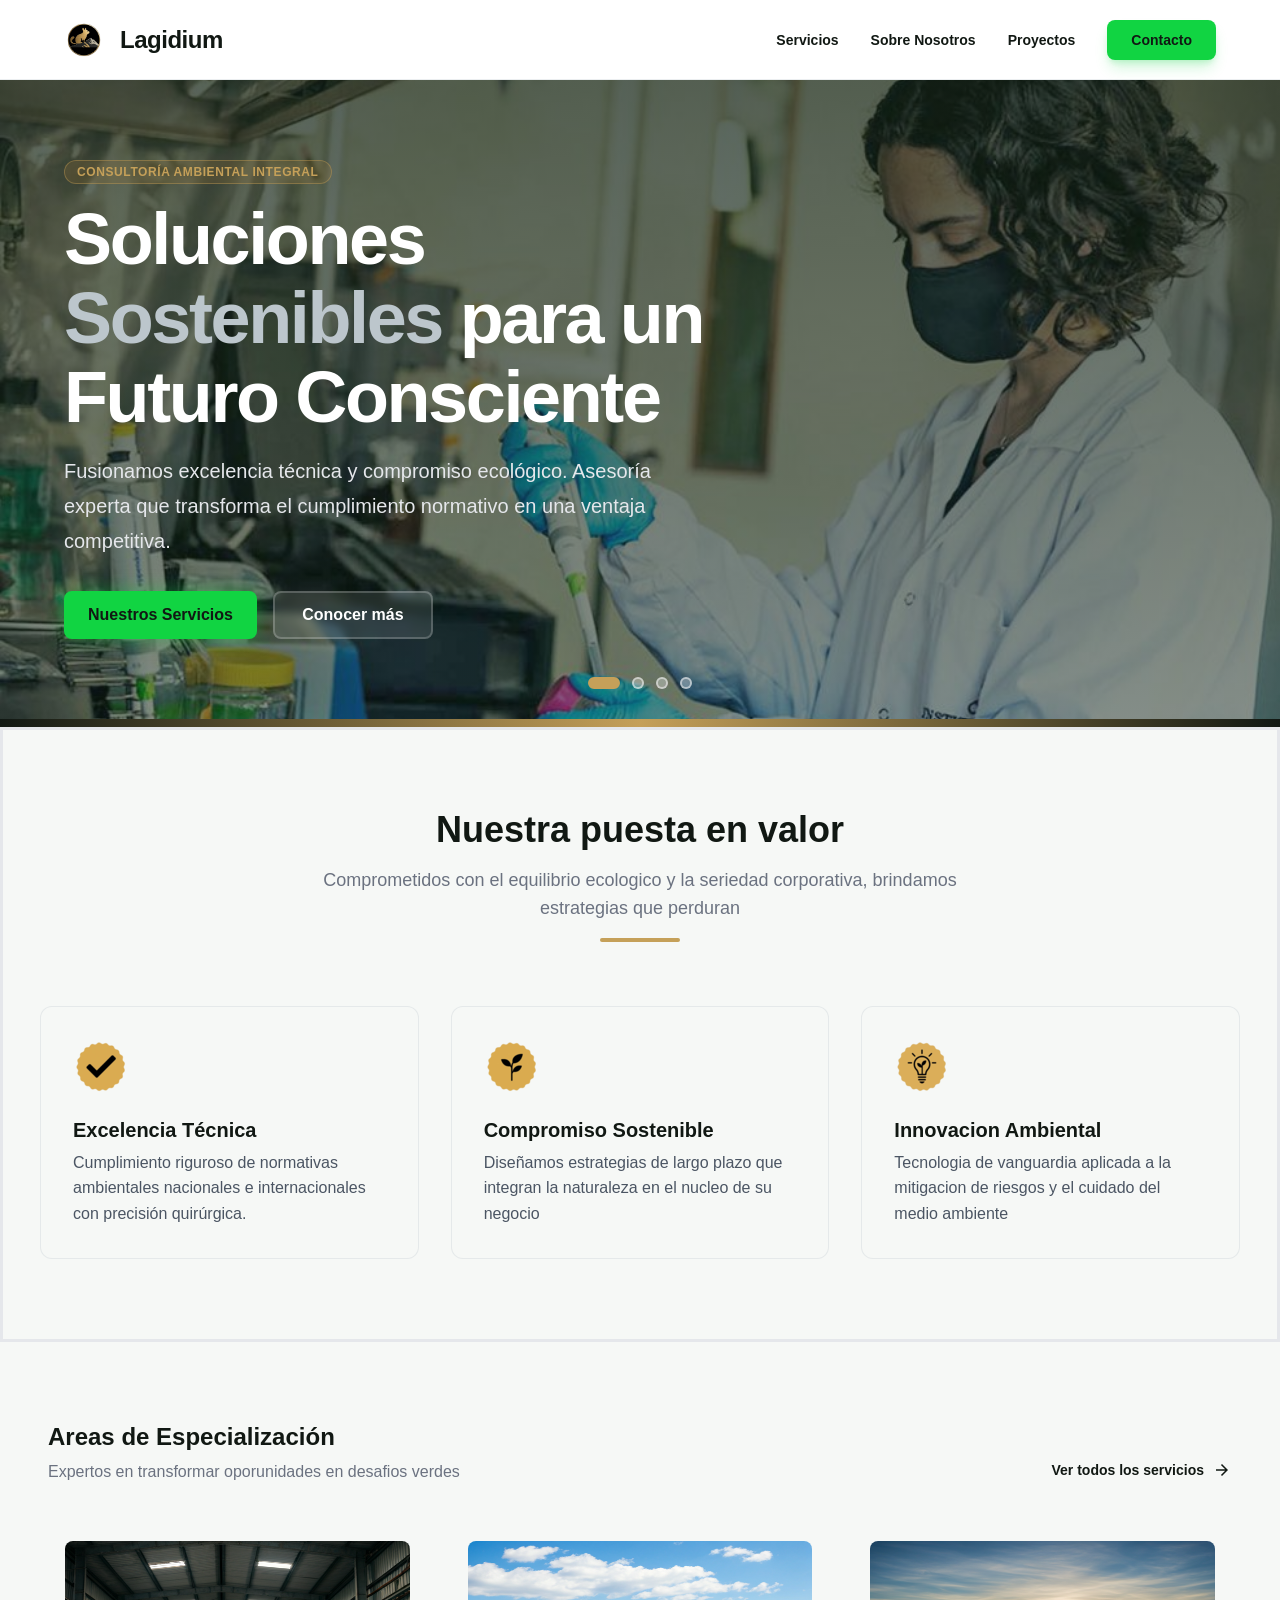
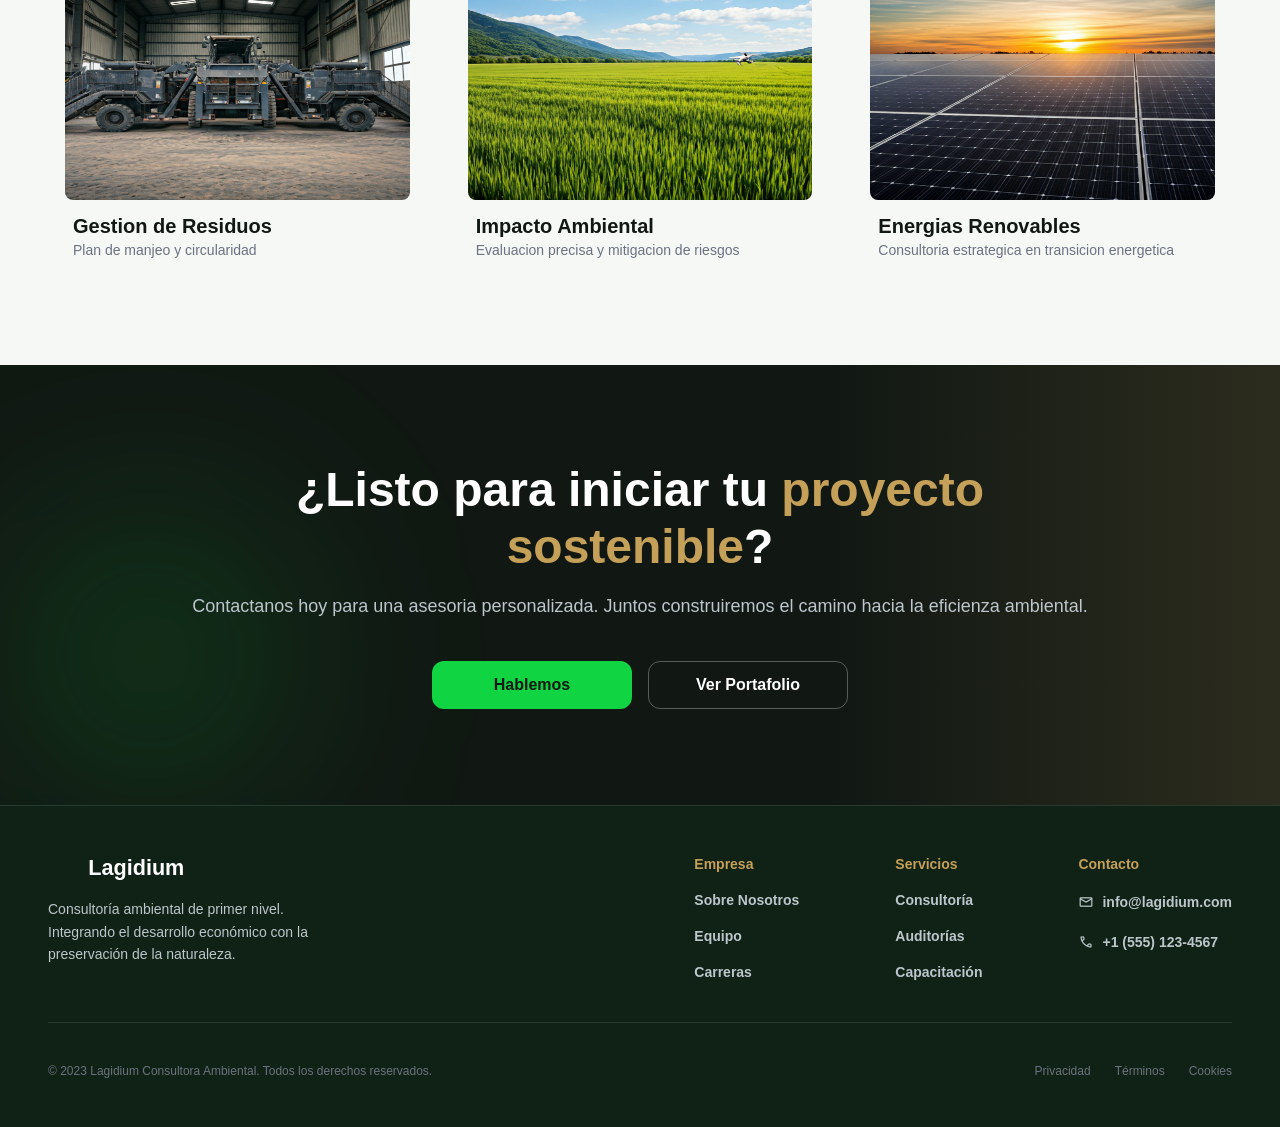
==== index.html @ f79fbef7 "First commit web page" ====
<!DOCTYPE html>

<html lang="es">
    <head>
        <meta charset="UTF-8">
        <meta name="viewport" content="width=device-width, initial-scale=1.0">
        <title>Lagidium</title>
        <meta name="description" content="Consultora ambiental, ofrecemos servicios ambientales de exelencia tecnica para Mineria, industria, agro">
        <link rel="stylesheet" href="styles.css">
        <script src="script.js" defer></script>
        <link href="https://fonts.googleapis.com/css2?family=Material+Symbols+Outlined" rel="stylesheet"/>
    </head>

    <body>

        <header class="header">
            <div class="header-container">
                <div class="logo">
                    <img class="logo-icon" src="./Logo1.png" alt="">
                    <a href="index.html"><h2 class="logo-text">Lagidium</h2></a>
                </div>    
                <nav>
                    <div class="div-nav">
                        <!-- <div class="div-nav"> -->
                        <a class="nav-link" href="servicios.html">Servicios</a>
                        <a class="nav-link" href="#">Sobre Nosotros</a>
                        <a class="nav-link" href="#">Proyectos</a>
                        <!-- </div> -->
                    </div>
                    <button class="button-contacto">
                        <span>Contacto</span>
                    </div> 
                </nav>
            </div>
        </header>
        <!-- Hero Section -->
        <main>
            <section class="Hero">
                <!-- Fondos -->
                <div class="carousel-container" id="carousel">
                    <div class="carousel-slide active" style="background-image: url('Slider/20220212cientificatrabajogzaconicetg-1311733.jpg');"></div>
                    <!-- Slide 2 -->
                    <div class="carousel-slide" style="background-image: url('Slider/Arqueologos-en-mineria-1-1-scaled.webp');"></div>
                    <!-- Slide 3 -->
                    <div class="carousel-slide" style="background-image: url('Slider/biologo-femenino-feliz-brazos-cruzados-pie-vivero-plantas-mirando-camara_637285-1606.avif');"></div>
                    <!-- Slide 4 -->
                    <div class="carousel-slide" style="background-image: url('Slider/premium_photo-1661421738895-a2ac9dd808ea.jpg');"></div>
                </div>

               <div class="hero-content">
               <div>
                    <!-- Badge -->
                    <div class="hero-badge">Consultoría Ambiental Integral</div>
                    
                    <!-- Título -->
                    <h1 class="hero-title">
                        Soluciones <span class="highlight">Sostenibles</span> 
                        para un Futuro Consciente
                    </h1>
                    
                    <!-- Descripción -->
                    <p class="hero-description">
                        Fusionamos excelencia técnica y compromiso ecológico. 
                        Asesoría experta que transforma el cumplimiento normativo 
                        en una ventaja competitiva.
                    </p>
                </div>
                
                <!-- Botones -->
                <div class="hero-buttons">
                    <a href="#" class="btn-hero-primary">
                        <span class="material-symbols-outlined"></span>Nuestros Servicios
                    </a>
                    <a href="#" class="btn-hero-secondary">
                        Conocer más
                    </a>
                </div>

                 <!-- Indicadores -->
                <div class="carousel-indicators">
                    <div class="indicator active" data-slide="0"></div>
                    <div class="indicator" data-slide="1"></div>
                    <div class="indicator" data-slide="2"></div>
                    <div class="indicator" data-slide="3"></div>
                </div>
            </section>
            <!-- Línea decorativa -->
            <div class="decorative-line"></div>
            
             <!-- Info Box -->
            <section class="infobox-container">
                <div class="infobox-content">
                    <header class="headerfeature-containter">
                        <h2>Nuestra puesta en valor</h2>
                        <p>Comprometidos con el equilibrio ecologico y la seriedad corporativa, 
                            brindamos estrategias que perduran
                        </p>
                        <div class="headerfeature-divider"></div>
                    </header>

                    <div class="feature-grid">
                        <article class="feature-card">
                            <div class="feature-icon">
                                <img class="icon-card" src="./verificado.png" alt="">
                            </div>
                            <div class="feature-content">
                                <h3>Excelencia Técnica</h3>
                                <p>
                                    Cumplimiento riguroso de normativas ambientales nacionales
                                    e internacionales con precisión quirúrgica.
                                </p>
                            </div>
                        </article>

                        <article class='feature-card'>
                            <div class="feature-icon">
                                <img class="icon-card" src="./ambiente.png" alt="">
                            </div>
                            <div class="feature-content">
                                <h3>Compromiso Sostenible</h3>
                                <p>Diseñamos estrategias de largo plazo que integran la naturaleza en el nucleo de su negocio</p>
                            </div>
                        </article>

                        <article class="feature-card">
                            <div class="feature-icon">
                                <img class="icon-card" src="./innovacion.png" alt="">
                            </div>
                            <div class="feature-content">
                                <h3>Innovacion Ambiental</h3>
                                <p>Tecnologia de vanguardia aplicada a la mitigacion de riesgos y el cuidado del medio ambiente</p>
                            </div>    
                        </article>
                    </div>

                </div>        
            </section>

            <section class="Especialización-container">
                <div class="esp-container">
                    <header class="header-esp-container">
                        <div class="title-content">
                            <h2>Areas de Especialización</h2>
                            <p>Expertos en transformar oporunidades en desafios verdes</p>
                        </div>
                        <a class="especializacion-servicios" href="servicios.html">Ver todos los servicios <span class="material-symbols-outlined">arrow_forward</span></a>
                    </header>

                    <div class="especializacion-grid">
                        <article class="grid-item1">
                            <div class="content-img-1">
                                <img src="./Mineria.png" alt="Mineria">
                            </div>
                                <div class="text-content">
                                    <h3>Gestion de Residuos</h3>
                                    <p>Plan de manjeo y circularidad</p>
                                </div>
                        </article>

                        <article class="grid-item2">
                                <div class="content-img-2">
                                    <img src="./innovacion2.png" alt="Mineria">
                                </div>
                                <div class="text-content2">
                                    <h3>Impacto Ambiental</h3>
                                    <p>Evaluacion precisa y mitigacion de riesgos</p>
                                </div>
                        </article>

                        <article class="grid-item3">
                                <div class="content-img-3">
                                    <img src="sustentabilidad.png" alt="Mineria">
                                </div>
                                <div class="text-content3">
                                    <h3>Energias Renovables</h3>
                                    <p>Consultoria estrategica en transicion energetica</p>
                                </div>
                        </article>
                    </div>

                </div>
            </section>

            <section class="contact-conteiner">
                <div class="contact-rigth-side"></div>
                <div class="contact-left-side"></div>
                <div class="contact-container">
                    <div class="contact-paragraph">
                        <h2>¿Listo para iniciar tu <span>proyecto sostenible</span>?</h2>
                        <p>
                            Contactanos hoy para una asesoria personalizada. 
                            Juntos construiremos el camino hacia la eficienza ambiental.
                        </p>
                    </div>
                    <div class="contact-contact">
                        <a href="#">Hablemos</a>
                        <a href="#">Ver Portafolio</a>
                    </div>
                </div>
            </section>

        </main>
        <footer class="footer">
            <div class="footer-container">
              <div class="footer-contact">
                
                <!-- Brand Info -->
                <div class="footer-paragraph">
                  <div class="footer-paragraph-container">
                    <div>
                        <img class="logo-icon-white" src="./Logo_blanco.png" alt="">
                    </div>
                    <span>Lagidium</span>
                  </div>
          
                  <p class="paragraph-secundary">
                    Consultoría ambiental de primer nivel. Integrando el desarrollo económico con la preservación de la naturaleza.
                  </p>
                </div>
          
                <!-- Links -->
                <div class="footer-contact-container">
                  
                  <div class="footer-empresa">
                    <h4>Empresa</h4>
                    <a href="#">Sobre Nosotros</a>
                    <a href="#">Equipo</a>
                    <a href="#">Carreras</a>
                  </div>
          
                  <div class="footer-servicios">
                    <h4>Servicios</h4>
                    <a href="#">Consultoría</a>
                    <a href="#">Auditorías</a>
                    <a href="#">Capacitación</a>
                  </div>
          
                  <div class="footer-contacto">
                    <h4>Contacto</h4>
                    <a href="#">
                      <span class="material-symbols-outlined text-base">mail</span>
                      info@lagidium.com
                    </a>
                    <a href="#">
                      <span class="material-symbols-outlined text-base">call</span>
                      +1 (555) 123-4567
                    </a>
                  </div>
          
                </div>
              </div>
          
              <div class="bottom-line"></div>
          
                <div class="footer-end">
                    <p>© 2023 Lagidium Consultora Ambiental. Todos los derechos reservados.</p>
                    <div class="footer-end-container">
                        <a href="#">Privacidad</a>
                        <a href="#">Términos</a>
                        <a href="#">Cookies</a>
                    </div>
                </div>
          
            </div>
          </footer>
    </body>
</html>
---- styles.css ----
/* ========================================
   LAGIDIUM - ESTILOS CSS PERSONALIZADOS
   ======================================== */


/* ===== VARIABLES CSS (Custom Properties) ===== */

:root {
    /*Colores Principales*/
    --color-primary: #11d442;
    --color-secondary-gold: #C5A059;
    --color-secondary-silver: #BCC6CC;
    --color-brand-black: #111813;
    --color-background-light: #f6f8f6;
    --color-background-dark: #102215;

    /*Tipografia*/
    --font-display: 'Public Sans', sans-serif;
    --tw-text-opacity: 1;

    /*Border Radius*/
    --radius-default: 0.25rem;
    --radius-lg: 0.5rem;
    --radius-xl: 0.75rem;
    --radius-full: 9999px;
    
    /* Sombras */
    --shadow-sm: 0 1px 2px 0 rgba(0, 0, 0, 0.05);
    --shadow-xl: 0 20px 25px -5px rgba(0, 0, 0, 0.1);
    --shadow-primary-glow: 0 0 20px rgba(17, 212, 66, 0.4);
}
    /* ===== MODO OSCURO ===== */

.dark {
    --color-text: #ffffff;
    --color-text-secondary: #e5e7eb;
    --color-background: #102215;
    --color-card-bg: rgba(255, 255, 255, 0.05);
    --color-border: rgba(255, 255, 255, 0.1);
}

  /* ===== RESET Y BASE ===== */
* {
    margin:0;
    padding:0;
    box-sizing: border-box;
}

body {
    font-family: var(--font-display);
    background-color: var(--color-background-light);
    color: var(--color-brand-black);
    -webkit-font-smoothing: antialiased;
    -moz-osx-font-smoothing: grayscale;
}

.header {
    /* position: sticky; */
    top: 0;
    z-index: 50;
    width: 100%;
    height: 80px;
    background-color: rgba(255,255,255, 0.95);
    backdrop-filter: blur(10px);
    box-sizing: border-box;
    border-bottom: 1px solid rgba(188, 198, 204, 0.3);
}

.header-container {
    max-width: 1200px;
    height: 100%;
    margin: 0 auto;
    padding: 0 24px; 
    display: flex;
    align-items: center;
    justify-content: space-between;
}

.logo {
    display: flex;
    align-items: center;
    gap: 16px;
}

.logo-icon{
    object-fit: contain;
    height: 40px;
    width: 40px;
    align-items: center;
    justify-content: center;
}

.logo-text{
    font-size: 1.5rem;
    font-weight: 900;
    letter-spacing: -0.02em;
    color: var(--color-brand-black);
}

a {
    text-decoration: none;
}

/* NAVEGACION */
nav {
    display: none;
    justify-content: flex-end;
    align-items: center;
    gap: 2rem;

  }

.div-nav {
    display: flex;
    align-items: center;
    gap: 2rem;
}
  
@media (min-width:768px){
    nav {
        display: flex;
    }
}

.nav-link { 
    position: relative;
    font-size: 0.875rem;
    font-weight: 600;
    color: var(--color-brand-black);
    text-decoration: none;
    transition: color 0.3s ease;
}

.nav-link::after {
    content: '';
    position: absolute;
    bottom: -4px;
    left: 0;
    width: 0;
    height: 2px;
    background-color: var(--color-secondary-gold);
    transition: width 0.3s ease;
}

.nav-link:hover {
    color: var(--color-secondary-gold);
}

.nav-link:hover::after {
    width: 100%;
  }

.button-contacto{
      /* Layout y Tamaño */
      display: flex;                    /* flex */
      min-width: 100px;                 /* min-w-[100px] */
      height: 40px;                     /* h-10 (10 * 4px = 40px) */
      padding-left: 24px;               /* px-6 (6 * 4px = 24px) */
      padding-right: 24px;
      
      /* Alineación */
      align-items: center;              /* items-center */
      justify-content: center;          /* justify-center */
      
      /* Forma y Bordes */
      border-radius: 8px;               /* rounded-lg */
      overflow: hidden;                 /* overflow-hidden */
      border: none;
      
      /* Colores */
      background-color: #11d442;        /* bg-primary */
      color: #111813;                   /* text-brand-black */
      
      /* Tipografía */
      font-size: 0.875rem;              /* text-sm (14px) */
      font-weight: 700;                 /* font-bold */
      
      /* Efectos */
      box-shadow: 0 10px 15px -3px rgba(17, 212, 66, 0.2),
                  0 4px 6px -2px rgba(17, 212, 66, 0.2);
                                        /* shadow-lg shadow-primary/20 */
      
      /* Interacción */
      cursor: pointer;                  /* cursor-pointer */
      transition: background-color 0.3s ease,
                  transform 0.2s ease;  /* transition-colors */
}

.Hero {
    position: relative;
    width: 100%;
    min-height: 600px;
    overflow: hidden;
}

.carousel-container {
    position: absolute;
    top: 0;
    left: 0;
    width: 100%;
    height: 100%;
}

.carousel-slide {
    position: absolute;
    width: 100%;
    height: 100%;
    background-size: cover;
    background-position: center;
    background-repeat: no-repeat;
    transition: opacity 1.5s ease-in-out;
    opacity: 0;
}

.carousel-slide.active {
    opacity: 1;
}

/* Overlay oscuro sobre las imágenes */
.carousel-slide::before {
        content: '';
        position: absolute;
        top: 0;
        left: 0;
        width: 100%;
        height: 100%;
        background: linear-gradient(rgba(16, 34, 21, 0.7) 0%, rgba(16, 34, 21, 0.5) 100%);
    }


.hero-content {
    position: relative;
    z-index: 10;
    display: flex;
    flex-direction: column;
    justify-content: center;
    min-height: 600px;
    padding: 80px 24px;
    max-width: 1200px;
    margin: 0 auto;
    text-align: center;
}

@media (min-width: 768px) {
    .hero-content {
        text-align: left;
    }
}

.hero-badge{
    width: fit-content;
    padding: 4px 12px;
    background-color: rgba(165, 123, 50, 0.2);
    border: 1px solid rgba(197, 160, 89, 0.4);
    color: var(--color-secondary-gold);
    font-size: 0.75rem;
    font-weight: 700;
    text-transform: uppercase;
    letter-spacing: 0.05em;
    border-radius: 9999px;
    backdrop-filter: blur(1px);
    margin-bottom: 16px;
}

.hero-title {
    font-size: 2.5rem;
    font-weight: 900;
    line-height: 1.1;
    letter-spacing: -0.033em;
    color: #ffffff;
    margin-bottom: 16px;
    max-width: 700px;
}

@media (min-width: 768px) {
    .hero-title {
        font-size: 3.75rem;
    }
}

@media (min-width: 1024px) {
    .hero-title {
        font-size: 4.5rem;
    }
}

.hero-title .highlight {
    color: var(--color-secondary-silver);
}

.hero-description {
    font-size: 1.125rem;
    line-height: 1.75;
    color: #e5e7eb;
    margin-bottom: 32px;
    max-width: 600px;
}

@media (min-width: 768px) {
    .hero-description {
        font-size: 1.25rem;
    }
}

.hero-buttons {
    display: flex;
    flex-direction: column;
    gap: 16px;
    justify-content: center;
}

@media (min-width: 640px) {
    .hero-buttons {
        flex-direction: row;
    }
}

@media (min-width: 768px) {
    .hero-buttons {
        justify-content: flex-start;
    }
}

.btn-hero-primary {
    display: flex;
    align-items: center;
    justify-content: center;
    height: 48px;
    min-width: 160px;
    padding: 0 24px;
    background-color: var(--color-primary);
    color: var(--color-brand-black);
    font-size: 1rem;
    font-weight: 700;
    border: none;
    border-radius: 8px;
    cursor: pointer;
    transition: transform 0.3s ease;
    box-shadow: 0 0 20px rgba(17, 212, 66, 0.4);
    text-decoration: none;
}

.btn-hero-primary:hover {
    transform: scale(1.05);
}

.btn-hero-secondary {
    display: flex;
    align-items: center;
    justify-content: center;
    height: 48px;
    min-width: 160px;
    padding: 0 24px;
    background-color: rgba(255, 255, 255, 0.1);
    backdrop-filter: blur(4px);
    border: 2px solid rgba(255, 255, 255, 0.2);
    color: #ffffff;
    font-size: 1rem;
    font-weight: 700;
    border-radius: 8px;
    cursor: pointer;
    transition: all 0.3s ease;
    text-decoration: none;
}

.btn-hero-secondary:hover {
    background-color: #ffffff;
    color: var(--color-brand-black);
}

/* Indicadores del carrusel */
.carousel-indicators {
    position: absolute;
    bottom: 30px;
    left: 50%;
    transform: translateX(-50%);
    z-index: 20;
    display: flex;
    gap: 12px;
}

.indicator {
    width: 12px;
    height: 12px;
    border-radius: 50%;
    background-color: rgba(255, 255, 255, 0.3);
    border: 2px solid rgba(255, 255, 255, 0.5);
    cursor: pointer;
    transition: all 0.3s ease;
}

.indicator.active {
    background-color: var(--color-secondary-gold);
    border-color: var(--color-secondary-gold);
    width: 32px;
    border-radius: 6px;
}

.indicator:hover {
    background-color: rgba(255, 255, 255, 0.6);
}

/* Línea decorativa */
.decorative-line {
    height: 8px;
    width: 100%;
    background: linear-gradient(
        to right,
        var(--color-brand-black),
        var(--color-secondary-gold),
        var(--color-brand-black)
    );
}


.infobox-container {
    padding: 5rem 1.5rem;
    background-color: rgb(255,255,255 / 1);
    border-color: #e5e7eb; 
    border-style: solid;
}

@media (min-width: 1024px) {
    .feature-section {
      padding-left: 3rem;
      padding-right: 3rem;
    }
  }

.infobox-content {
    max-width: 1200px;
    display: flex;
    flex-direction: column;
    margin: 0 auto;
    gap: 4rem;
}

.headerfeature-containter {
    display: flex;
    flex-direction: column;
    text-align: center;
    gap: 1rem;
}

.headerfeature-containter h2 {
    font-size: 2.25rem;
    line-height: 2.5rem;
    font-weight: 800;
    color: rgb(var(--color-brand-black));
}

.headerfeature-containter p {
    max-width: 720px;
    font-size: 1.125rem;
    line-height: 1.75rem;
    font-weight: 400;
    margin: 0 auto;
    color: rgb(107 114 128 / 1); /* gris */
}


.headerfeature-divider {
    width: 5rem;
    height: 0.25rem;
    border-radius: 9999px;
    background-color: var(--color-secondary-gold);
    margin: 0 auto;
}

.feature-grid {
    display: grid;
    grid-template-columns: 1fr;
    gap: 2rem;
}

@media (min-width: 768px) {
    .feature-grid {
      grid-template-columns: repeat(3, 1fr);
    }
  }


.feature-card {
    display: flex;
    flex-direction: column;
    gap: 1.5rem;
    padding: 2rem;
    border-radius: 0.75rem;
    background-color: rgb(246 248 246 / 1);
    border: 1px solid rgb(188 198 204 / 0.3);
    transition: all 0.3s ease;
  }

.feature-card:hover {
    border-color: var(--color-secondary-gold);
    box-shadow: 0 20px 40px var(--color-secondary-gold) / 0.1;
  }

.feature-content {
    display: flex;
    flex-direction: column;
    gap: 0.5rem;
}

.feature-content h3 {
    font-size: 1.25rem;
    font-weight: 700;
    color: var(--color-black);
  }
  
.feature-content p {
    color: rgb(75 85 99);
    line-height: 1.6;
  }

.icon-card {
    display: flex;
    align-items: center;
    justify-content: center;
    width: 3.5rem;
    height: 3.5rem;
}


/*Info Especializacion*/
@media (min-width: 1024px) {
    .Especialización-container{
        padding-left: 3rem;
        padding-right: 3rem;
    }
}

.Especialización-container {
    /* #border: #11d442 1px solid; */
    padding-top: 5rem;
    padding-bottom: 5rem;
}

.esp-container {
    display: flex;
    flex-direction: column;
    max-width: 1200px;
    width: 100%;
    gap: 2.5rem;
    margin-left: auto;
    margin-right: auto;
}

@media (min-width: 768px){
    .header-esp-container {
        flex-direction: row;
        align-items: flex-end;
    }
}

.header-esp-container {
    display: flex;
    gap: 1.5rem;
    justify-content: space-between;
}

.title-content {
    display: flex;
    flex-direction: column;
    gap: 0.5rem;
}

.title-content h2 {
    color: var(--color-brand-black);
    line-height: 1.25;
    font-weight: 900;
    font-size: 1.875;
}

.title-content p {
    color: rgb(107 114 128/1);
    font-size: 1rem;
    line-height: 1.5rem;
}

.especializacion-servicios {
    text-decoration: inherit;
    display: flex;
    align-items: center;
    color: var(--color-brand-black);
    font-weight: 700;
    font-size: 0.875rem;
    line-height: 1.25rem;
    gap: 0.5rem;
    transition: color 0.3s ease;
}

.especializacion-servicios:hover {
    color: var(--color-primary);
}

.especializacion-servicios span {
    font-size: 1.125rem;
    line-height: 1.75rem;
    font-weight: normal;
    font-family: 'Material Symbols Outlined', sans-serif;
    font-style: normal;
}

.especializacion-servicios span {
    font-size: 1.25rem;
    transition: transform 0.3s ease;
  }

.especializacion-servicios:hover span {
    transform: translateX(4px);
  }


@media (min-width: 1024px) {
    .especializacion-grid{
        display: grid;
        grid-template-columns: repeat(3, 1fr);
        gap: 1.5rem;
    }
}


.grid-item1 {
    border: transparent 1px solid;
    display: flex;
    flex-direction: column;
    border-radius: 0.75rem;
    padding: 1rem;
    gap: 1rem;
    transition: transform 0.3s ease;
}

.grid-item1:hover {
    border-color: rgb(188 198 204 / 0.5);
}

.grid-item2 {
    border: transparent 1px solid;
    display: flex;
    flex-direction: column;
    border-radius: 0.75rem;
    padding: 1rem;
    gap: 1rem;
    transition: transform 0.3s ease;
}

.grid-item2:hover {
    border-color: rgb(188 198 204 / 0.5);
}

.grid-item3 {
    border: transparent 1px solid;
    display: flex;
    flex-direction: column;
    border-radius: 0.75rem;
    padding: 1rem;
    gap: 1rem;
    transition: transform 0.3s ease;
}

.grid-item3:hover {
    border-color: rgb(188 198 204 / 0.5);
}

/*Content Img*/

.content-img-1 {
    border-radius: 0.5rem;
    overflow: hidden;
    aspect-ratio: 4/3;
}

.content-img-2 {
    border-radius: 0.5rem;
    overflow: hidden;
    aspect-ratio: 4/3;
}

.content-img-3 {
    border-radius: 0.5rem;
    overflow: hidden;
    aspect-ratio: 4/3;
}


/*IMG*/
.content-img-1 img {
    background-position: center;
    background-size: cover;
    background-repeat: no-repeat;
    width: 100%;
    height: 100%;
    transition: transform 700ms ease;
}

.content-img-1 img:hover {
    transform: scale(1.1);
}

.content-img-2 img {
    background-position: center;
    background-size: cover;
    background-repeat: no-repeat;
    width: 100%;
    height: 100%;
    transition: transform 700ms ease;
}

.content-img-2 img:hover {
    transform: scale(1.1);
}

.content-img-3 img {
    background-position: center;
    background-size: cover;
    background-repeat: no-repeat;
    width: 100%;
    height: 100%;
    transition: transform 700ms ease;
}

.content-img-3 img:hover {
    transform: scale(1.1);
}


/*Text content*/
.text-content{
    display: flex;
    flex-direction: column;
    padding-bottom: 0.5rem;
    padding-left: 0.5rem;
    padding-right: 0.5rem;
    gap: 0.25rem;
}

.text-content2{
    display: flex;
    flex-direction: column;
    padding-bottom: 0.5rem;
    padding-left: 0.5rem;
    padding-right: 0.5rem;
    gap: 0.25rem;
}

.text-content3{
    display: flex;
    flex-direction: column;
    padding-bottom: 0.5rem;
    padding-left: 0.5rem;
    padding-right: 0.5rem;
    gap: 0.25rem;
}

/*Text detail*/
.text-content h3{
    color: rgb(17 24 19 /1);
    font-weight: 700;
    font-size: 1.25rem;
    line-height: 1.25rem;
}

.text-content p{
    color: rgb(107 114 128 / 1);
    font-size: 0.875rem;
    line-height: 1.25rem;
}

.text-content2 h3{
    color: rgb(17 24 19 /1);
    font-weight: 700;
    font-size: 1.25rem;
    line-height: 1.25rem;
}

.text-content2 p{
    color: rgb(107 114 128 / 1);
    font-size: 0.875rem;
    line-height: 1.25rem;
}

.text-content3 h3{
    color: rgb(17 24 19 /1);
    font-weight: 700;
    font-size: 1.25rem;
    line-height: 1.25rem;
}

.text-content3 p{
    color: rgb(107 114 128 / 1);
    font-size: 0.875rem;
    line-height: 1.25rem;
}

/*Content Conteiner*/

@media (min-width: 1024px) {
    .contact-conteiner {
        padding-left: 3rem;
        padding-right: 3rem;
    }
}

.contact-conteiner {
    position: relative;
    padding: 6rem;
    background-color: rgb(17 24 19);
    color: white;
    overflow: hidden;
}

.contact-rigth-side {
    position: absolute;
    top: 0;
    right: 0;
    width: 35%;
    height: 100%;
    background: linear-gradient(
      to left,
      rgb(197 160 89 / 0.15),
      transparent
    );
  }
  
.contact-left-side {
    position: absolute;
    bottom: 0;
    left: 0;
    width: 300px;
    height: 300px;
    background: rgb(17 212 66/ 0.15);
    border-radius: 50%;
    filter: blur(100px);
}


.contact-container {
    position: relative;
    z-index: 1;
    max-width: 900px;
    margin: 0 auto;
    display: flex;
    flex-direction: column;
    gap: 2.5rem;
    text-align: center;
}

.contact-paragraph h2 {
    font-size: clamp(2rem, 5vw, 3rem);
    font-weight: 900;
    line-height: 1.2;
  }
  
.contact-paragraph h2 span {
    color: rgb(197 160 89);
}
  
.contact-paragraph p {
    margin-top: 1rem;
    font-size: 1.125rem;
    color: rgb(188 198 204);
    line-height: 1.6;
}

.contact-contact {
    display: flex;
    flex-direction: column;
    gap: 1rem;
    align-items: center;
  }
  
@media (min-width: 640px) {
.contact-contact {
    flex-direction: row;
    justify-content: center;
}
}
  
  /* Primer botón */
.contact-contact a:first-of-type {
    display: inline-flex;
    align-items: center;
    justify-content: center;
    min-width: 200px;
    height: 48px;
    background-color: rgb(17 212 66);
    color: rgb(17 24 19);
    font-weight: 700;
    border-radius: 0.75rem;
    text-decoration: none;
    transition: transform 0.2s ease, box-shadow 0.2s ease;
  }
  
.contact-contact a:first-of-type:hover {
    transform: scale(1.05);
    box-shadow: 0 0 20px rgb(17 212 66 / 0.4);
  }
  
  /* Segundo botón */
.contact-contact a:nth-of-type(2) {
    display: inline-flex;
    align-items: center;
    justify-content: center;
    min-width: 200px;
    height: 48px;
    border: 1px solid rgb(188 198 204 / 0.4);
    color: white;
    font-weight: 700;
    border-radius: 0.75rem;
    text-decoration: none;
    transition: background-color 0.2s ease, border-color 0.2s ease;
  }
  
.contact-contact a:nth-of-type(2):hover {
    background-color: rgb(255 255 255 / 0.08);
    border-color: white;
  }



/*FOOTER*/ 
@media (min-width: 1024px) {
    .footer {
        padding-left: 3rem;
        padding-right: 3rem;
    }
}

.footer {
    background-color: var(--color-background-dark);
    padding-left: 3rem;
    padding-right: 3rem;
    border-top: 1px rgb(255, 255, 255, 0.1) solid;
    padding-top: 3rem;
    padding-bottom: 3rem;
}  

.footer-container {
    display: flex;
    flex-direction: column;
    margin: 0 auto;
    width: 100%;
    gap: 2.5rem;
    max-width: 1200px;
    margin-left: auto;
    margin-right: auto;
}

@media (min-width: 768px) {
    .footer-contact {
        flex-direction: row;
    }
}

.footer-contact {
    display: flex;
    flex-direction: row;
    gap: 2.5rem;
    justify-content: space-between;
}


.footer-paragraph {
    display: flex;
    flex-direction: column;
    gap: 1rem;
    max-width: 300px;
}


@media (min-width: 768px) {
    .footer-contact-container {
        gap: 6rem;
    }
}

.footer-contact-container {
    display: flex;
    flex-wrap: wrap;
    justify-content: center;
    gap: 6rem;
    text-decoration: none;
}


.footer-empresa, .footer-servicios, .footer-contacto {
    display: flex;
    flex-direction: column;
    gap: 1rem;
    font-size: 0.875rem;
    font-weight: 700;
    line-height: 1.25rem;
}

.footer-empresa, .footer-servicios, .footer-contacto h4 {
    color: var(--color-secondary-gold);
}

.footer-empresa a {
    color: rgb(188, 198, 204, 1);
    transition: transform 0.3 ease;
    font-size: 0.875rem;
    line-height: 1.25rem;   
}

.footer-empresa a:hover{
    color: rgb(255,255,255);
}


.footer-servicios a:hover{
    color: rgb(255,255,255);
}

.footer-servicios a {
    color: rgb(188, 198, 204, 1);
    transition: transform 0.3 ease;
     font-size: 0.875rem;
     line-height: 1.25rem;   
}

.footer-contacto a:hover{
    color: rgb(255,255,255);
}

.footer-contacto a {
    display: flex;
    align-items: center;
    gap: 0.5rem;
    color: rgb(188, 198, 204, 1);
    transition: transform 0.3 ease;
    font-size: 0.875rem;
    line-height: 1.25rem;
}


.footer-contacto span:first-child{
    font-size: 1rem;
    line-height: 1.5rem;
}

.footer-paragraph {
    /* border: #BCC6CC 1px solid; */
    display: flex;
    flex-direction: column;
    gap: 1rem;
    max-width: 300px;
}

.footer-paragraph-container {
    display: flex;
    align-items: center;
}

.logo-icon-white {
    display: flex;
    width: 50px;
    left: 0;
    margin-left: -9.7px;
}


.footer-paragraph-container span{
    font-weight: 700;
    font-size: 1.35rem;
    line-height: 1.75rem;
    color: rgb(255,255,255);
}

.paragraph-secundary{
    color:rgb(188 198 204 / 1);
    line-height: 1.625;
    font-size: 0.875rem;
}

.bottom-line {
    width: 100%;
    height: 1px;
    background-color: rgb(255 255 255 / 0.1);
}

.footer-end {
    display: flex;
    flex-direction: row;
    justify-content: space-between;
    color: rgb(107 114 128 / 1);
    font-size: 0.75rem;
    line-height: 1rem;
    gap: 1rem;
    align-items: center;
}


.footer-end-container {
    display: flex;
    gap: 1.5rem;
}

.footer-end-container a{
    color: rgb(107 114 128 / 1);
}
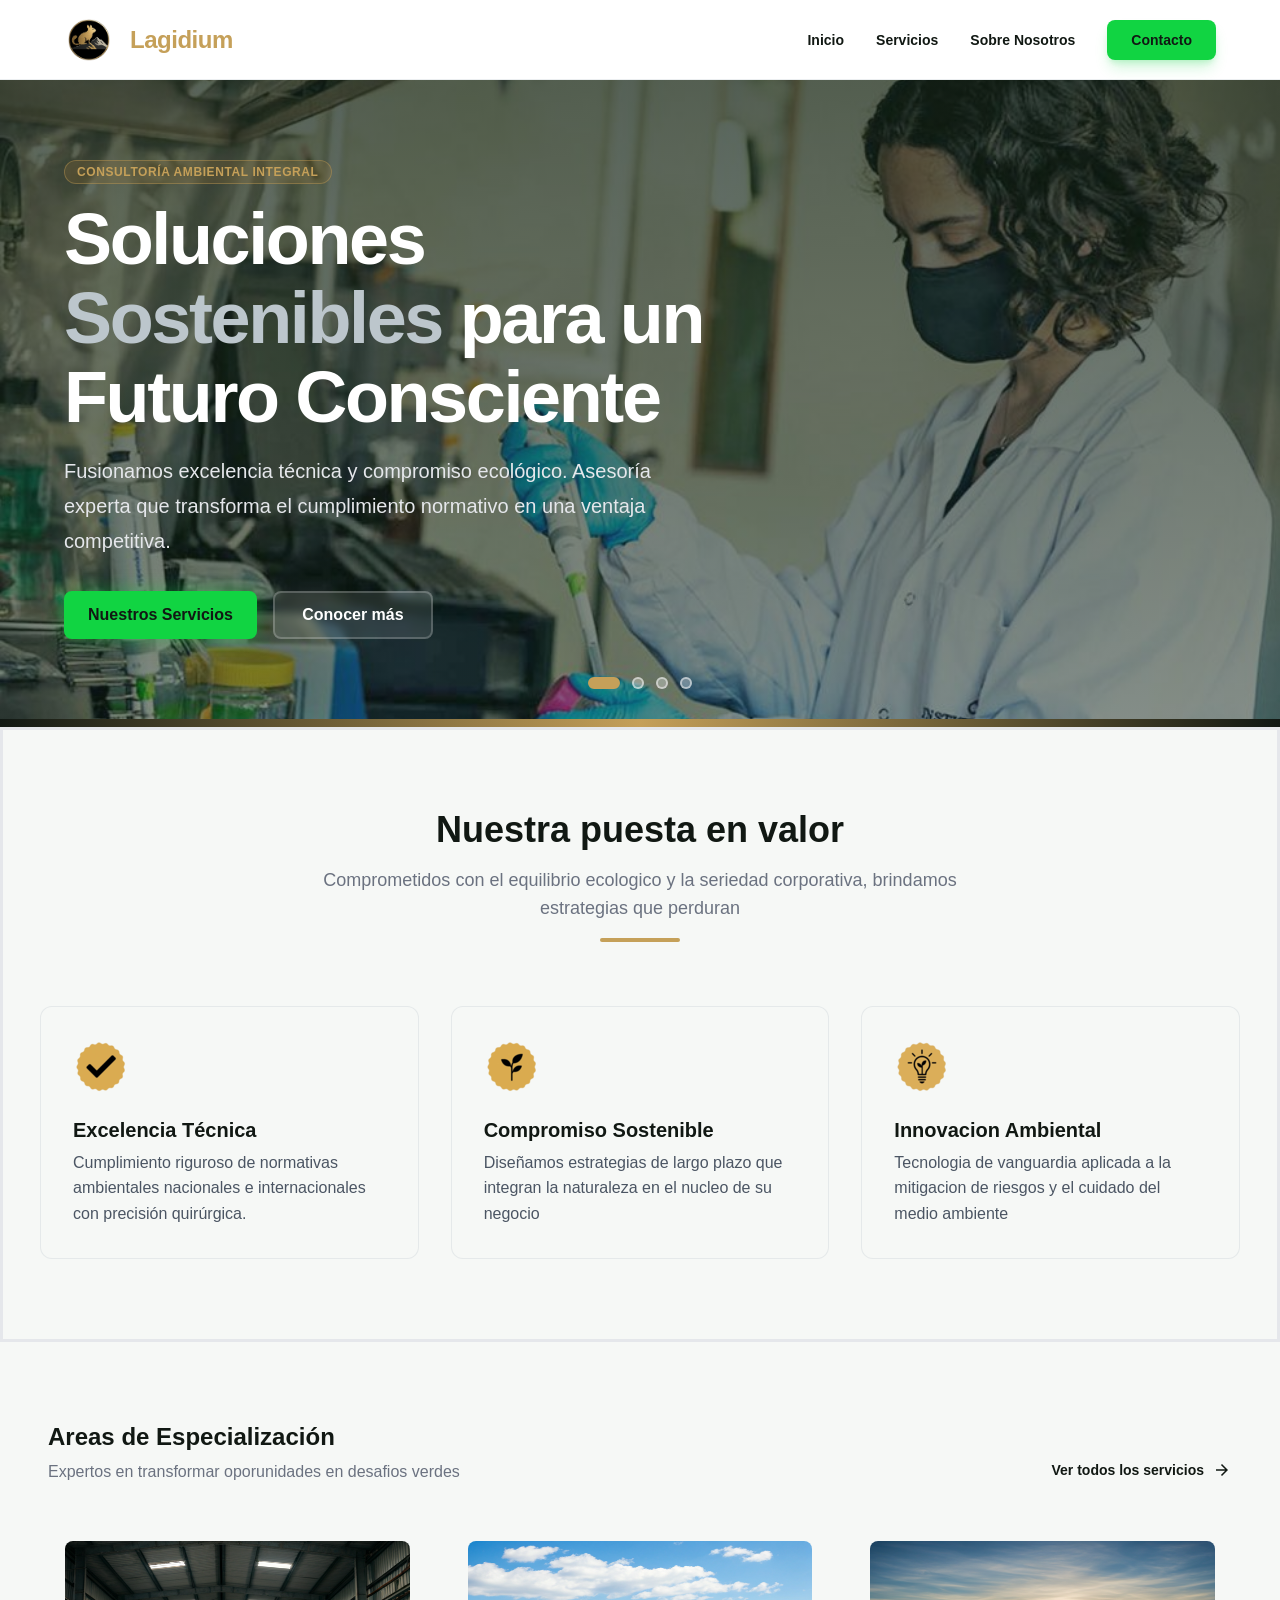
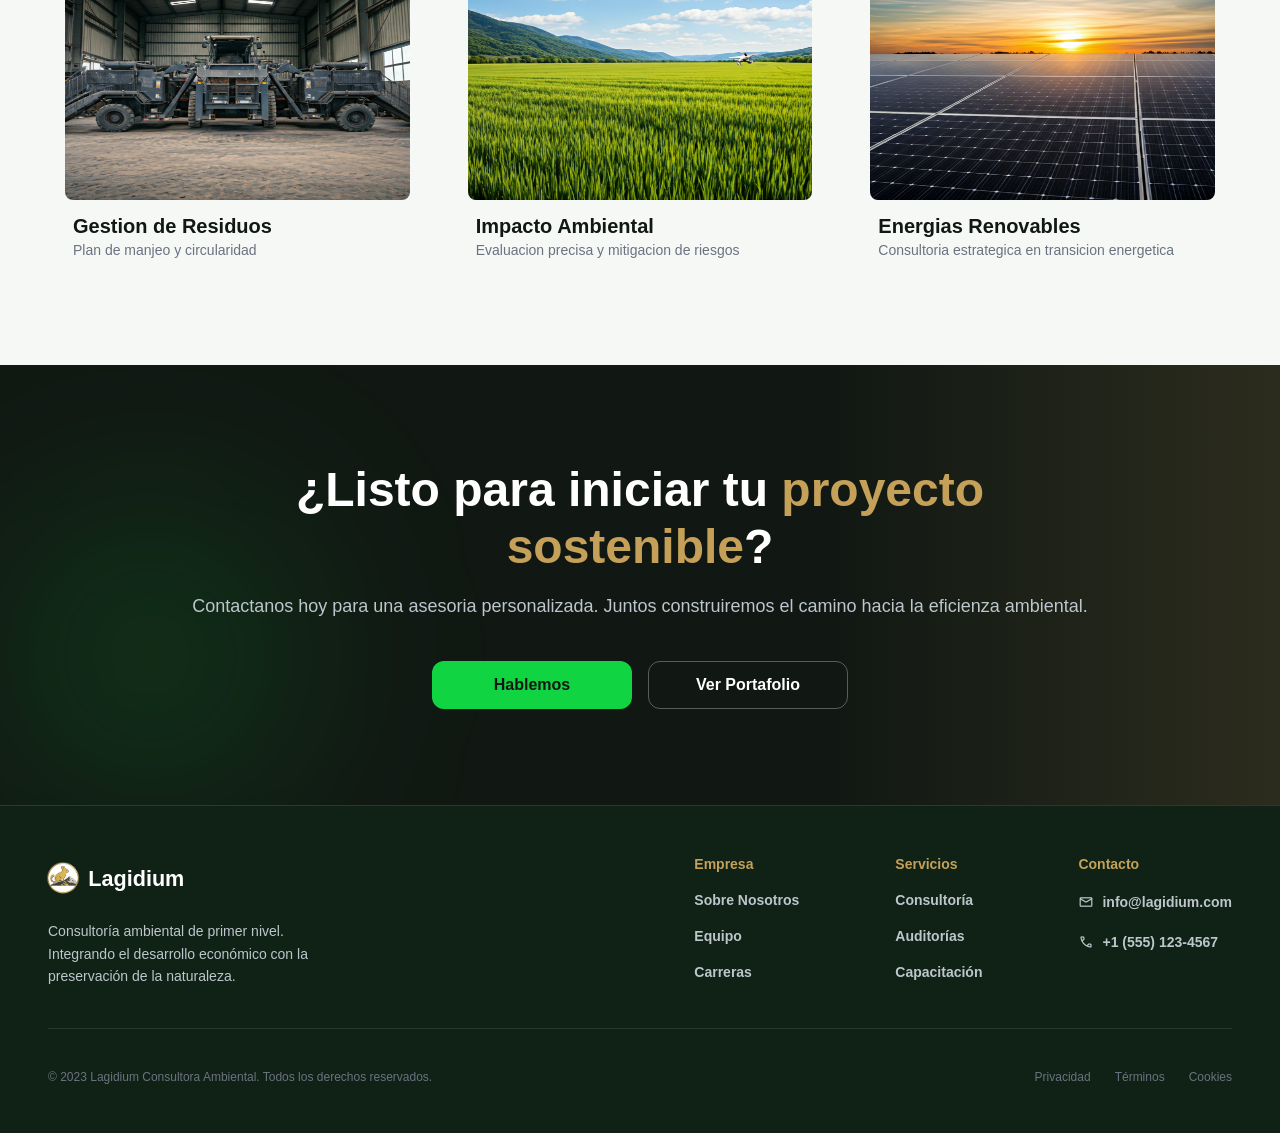
==== commit d8de68d6: "wthite logo change" ====
--- a/index.html
+++ b/index.html
@@ -22,9 +22,10 @@
                 <nav>
                     <div class="div-nav">
                         <!-- <div class="div-nav"> -->
+                        <a class="nav-link" href="index.html">Inicio</a>
                         <a class="nav-link" href="servicios.html">Servicios</a>
                         <a class="nav-link" href="#">Sobre Nosotros</a>
-                        <a class="nav-link" href="#">Proyectos</a>
+                        <!-- <a class="nav-link" href="#">Proyectos</a> -->
                         <!-- </div> -->
                     </div>
                     <button class="button-contacto">
@@ -208,7 +209,7 @@
                 <div class="footer-paragraph">
                   <div class="footer-paragraph-container">
                     <div>
-                        <img class="logo-icon-white" src="./Logo_blanco.png" alt="">
+                        <img class="logo-icon-white" src="./logo_blanco (2).png" alt="">
                     </div>
                     <span>Lagidium</span>
                   </div>
--- a/styles.css
+++ b/styles.css
@@ -85,8 +85,8 @@
 
 .logo-icon{
     object-fit: contain;
-    height: 40px;
-    width: 40px;
+    height: 50px;
+    width: 50px;
     align-items: center;
     justify-content: center;
 }
@@ -95,7 +95,7 @@
     font-size: 1.5rem;
     font-weight: 900;
     letter-spacing: -0.02em;
-    color: var(--color-brand-black);
+    color: var(--color-secondary-gold);
 }
 
 a {
@@ -1017,8 +1017,8 @@
 .footer-servicios a {
     color: rgb(188, 198, 204, 1);
     transition: transform 0.3 ease;
-     font-size: 0.875rem;
-     line-height: 1.25rem;   
+    font-size: 0.875rem;
+    line-height: 1.25rem;   
 }
 
 .footer-contacto a:hover{
@@ -1104,11 +1104,307 @@
 
 
 
-
-
-
-
-
-
-
-
+/*Services*/
+.main {
+    display: flex;
+    flex-direction: column;
+    flex: 1,1,0%;
+    align-items: center;
+}
+
+@media(min-width:1024px) {
+    .hero-services {
+        /* border: #11d442 1px solid; */
+        padding: 2.5rem;
+    }
+}
+
+.hero-services {
+    max-width: 1280px;
+    width: 100%;
+} 
+
+.hero-contain {
+    /* border: #C5A059 1px solid; */
+    display: flex;
+    flex-direction: column;
+    position: relative;
+    min-height: 400px;
+    background-image: linear-gradient(rgba(0,0,0,0.5),rgba(0,0,0,0.7)),
+    url("https://lh3.googleusercontent.com/aida-public/[base64]");
+    padding: 2rem;
+    background-repeat: no-repeat;
+    background-position: center;
+    background-size: cover;
+    border-radius: 0.75rem;
+    overflow: hidden;
+    gap: 1.5rem;
+    justify-content: center;
+    align-items: center;
+}
+
+.hero-text-container {
+    display: flex;
+    flex-direction: column;
+    text-align: center;
+    gap: 1rem;
+    max-width: 800px;
+    z-index: 10;
+}
+
+@media (min-width:1024px){
+    .hero-text-container h1{
+        font-size: 3rem;
+        line-height: 1;
+    }
+}
+
+.hero-text-container h1 {
+    letter-spacing: -0.033em;
+    color: rgb(255 255 255);
+    font-weight: 900;
+}
+
+@media (min-width: 1024px){
+    .hero-text-container h2{
+        font-size: 1.125rem;
+        line-height: 1.75rem;
+    }
+}
+
+.hero-text-container h2 {
+    color: rgb(229 231  235 / 1);
+    font-weight: 400;
+    max-width: 42rem;
+    margin-left: auto;
+    margin-right: auto;
+}
+
+.hero-button {
+    display: flex;
+    padding-top: 1rem;
+    gap: 1rem;
+    z-index: 10;
+}
+
+.hero-button button {
+    display: flex;
+    color: rgb(16 34 21 / 1);
+    font-weight: 700;
+    font-size: 1rem;
+    line-height: 1.5rem;
+    padding-left: 1.5rem;
+    padding-right: 1.5rem;
+    border-radius: 0.5rem;
+    background-color: rgb(17 212  66 / 1);
+    justify-content: center;
+    align-items: center;
+    border: transparent;
+    height: 3rem;
+    cursor: pointer;
+    text-transform: none;
+    transition: color cubic-bezier(0.4, 0, 0.2, 1) 150ms;
+}
+
+.hero-button button:hover {
+    background-color: rgb(14 184 57 / 1);
+}
+
+
+/*Grid y Header Services*/
+@media (min-width:1024px){
+    .services-section-contain {
+        padding: 2.5rem;
+    }
+}
+
+.services-section-container {
+    display: flex;
+    padding: 2.5rem;
+    max-width: 1280px;
+    width: 100%;
+    gap: 3rem;
+    flex-direction: column;
+}
+
+@media (min-width:1024px){
+    .grid-services-container {
+        display: grid;
+        grid-template-columns: repeat(3, minmax(0, 1fr));
+        gap: 2rem;
+    }
+}
+
+
+/*Header*/
+@media (min-width: 1024){
+    .header-services {
+        justify-content: left;
+    }
+}
+
+.header-services {
+    display: flex;
+    flex-direction: column;
+    gap: 1rem;
+}
+
+.header-services div{
+    display: flex;
+    color: rgb(17 212 66 / 1);
+    gap: 0.5rem;
+    align-items: center;
+}
+
+
+.header-services > div > span:nth-child(2) {
+    letter-spacing: 0.05em;
+    text-transform: uppercase;
+    font-weight: 700;
+    font-size: 0.875rem;
+    line-height: 1.25rem;
+}
+
+@media (min-width:1024px){
+    .header-services h2 {
+        font-size: 2.25rem;
+        line-height: 2.5rem;
+    }
+}
+
+.header-services h2 {
+    color: rgb(17 14 19/ 1);
+    font-weight: 700;
+}
+
+.header-services p{
+    color: rgb(17 24 19/0.7);
+    line-height: 1.625;
+    font-weight: 400;
+    font-size: 1.125rem;
+    max-width: 720px;
+}
+
+/*Grid*/
+.grid-services-contain1,
+.grid-services-contain2,
+.grid-services-contain3,
+.grid-services-contain4,
+.grid-services-contain5,
+.grid-services-contain6 {
+  /* Estilos que se aplicarán a todas */
+    display: flex;
+    flex-direction: column;
+    overflow: hidden;
+     /* box */
+    background-color: #ffffff;
+    border: 1px solid #f0f4f1;
+    border-radius: 0.5rem;
+    box-shadow: 0 10px 25px rgba(0,0,0,0.18);
+    transition: box-shadow cubic-bezier(0.4, 0, 0.2, 1) 150ms;
+}
+
+.grid-services-contain1:hover,
+.grid-services-contain2:hover,
+.grid-services-contain3:hover,
+.grid-services-contain4:hover,
+.grid-services-contain5:hover,
+.grid-services-contain6:hover {
+  box-shadow: 0 20px 40px rgba(0,0,0,0.25);
+}
+
+
+
+/*Text Grid*/
+.grid-text-services {
+    display: flex;
+    flex-direction: column;
+    gap: 1rem;
+    justify-content: center;
+    height: 14rem;
+}
+
+.grid-text-services div span{
+   display: flex;
+   align-items: center;
+   justify-content: center;
+   width: 2.5rem;
+   height: 2.5rem;
+   color: rgb(17 212 66 /1);
+}
+
+.grid-text-services h3 {
+    color: rgb(17 24 19 / 1);
+    font-weight: 700;
+    font-size: 1.25rem;
+    line-height: 1.75rem;
+ }
+
+ .grid-text-services a { 
+    display: inline-flex;
+    text-decoration: none;
+    color: rgb(17 212 66 /1);
+    margin: 2px;
+    font-weight: 700;
+    font-size: 0.875rem;
+    line-height: 1.25rem;
+    gap: 0.5rem;
+    align-items: center;
+    transition: gap cubic-bezier(0.4, 0, 0.2, 1) 150ms;
+ }
+
+ .grid-text-services a:hover {
+    gap: 0.80rem;
+ }
+
+ .grid-text-services a span {
+    font-size: 1rem;
+    line-height: 1.25rem;
+ } 
+
+.grid-text-services p {
+    color: rgb(17 24 19 / 0.7);
+    line-height: 1.625;
+    font-size: 0.875rem;
+    flex: 1 1 0%;
+ }
+.grid-services-image1,
+.grid-services-image2,
+.grid-services-image3,
+.grid-services-image4,
+.grid-services-image5,
+.grid-services-image6{
+    background-position: center;
+    background-size: cover;
+    overflow: hidden;
+    width: 100%;
+    height: 12rem;
+}
+
+.grid-services-image1{
+    background-image: url('https://lh3.googleusercontent.com/aida-public/[base64]');
+}
+
+.grid-services-image2{
+    background-image: url('https://lh3.googleusercontent.com/aida-public/[base64]');
+}
+
+.grid-services-image3{
+    background-image: url('https://lh3.googleusercontent.com/aida-public/[base64]');
+}
+
+.grid-services-image4{
+    background-image: url('https://lh3.googleusercontent.com/aida-public/[base64]');
+}
+
+.grid-services-image5{
+    background-image: url('https://lh3.googleusercontent.com/aida-public/[base64]');
+}
+
+.grid-services-image6{
+    background-image: url('https://lh3.googleusercontent.com/aida-public/[base64]');
+}
+
+
+
+
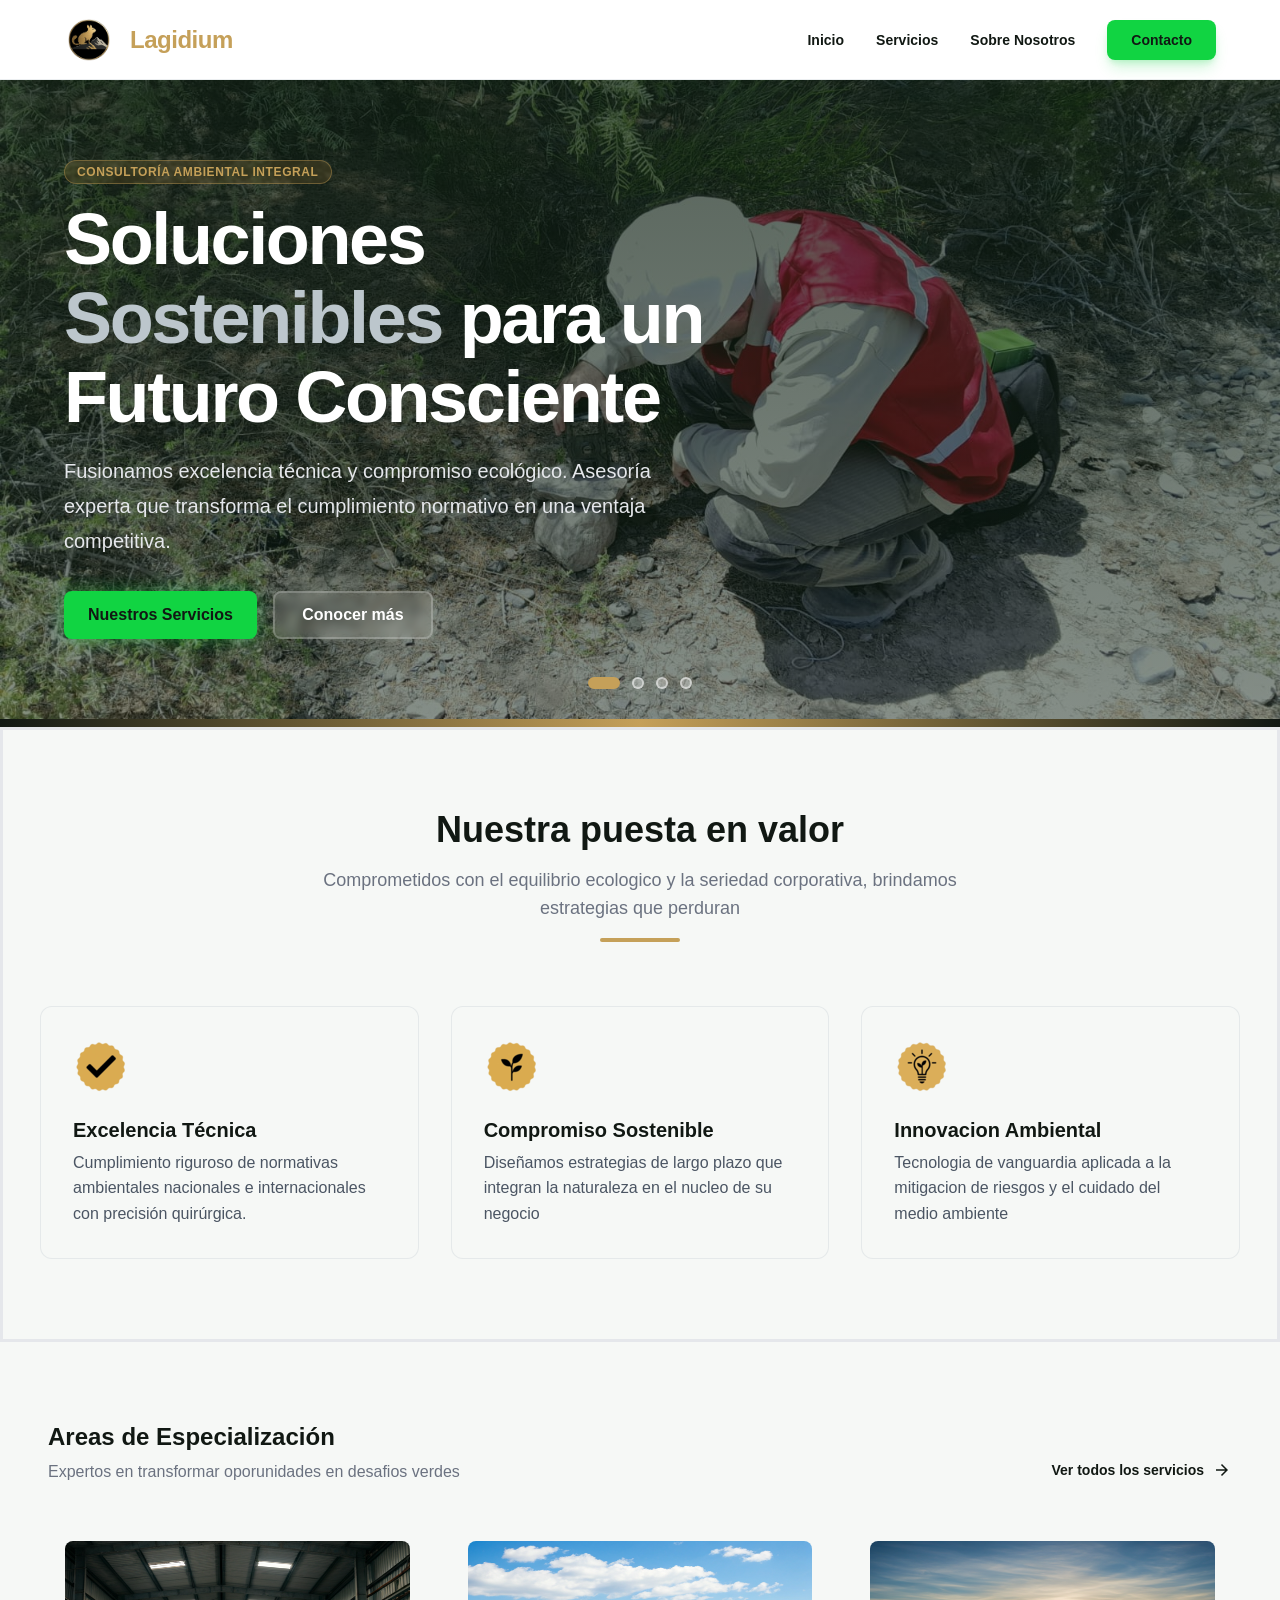
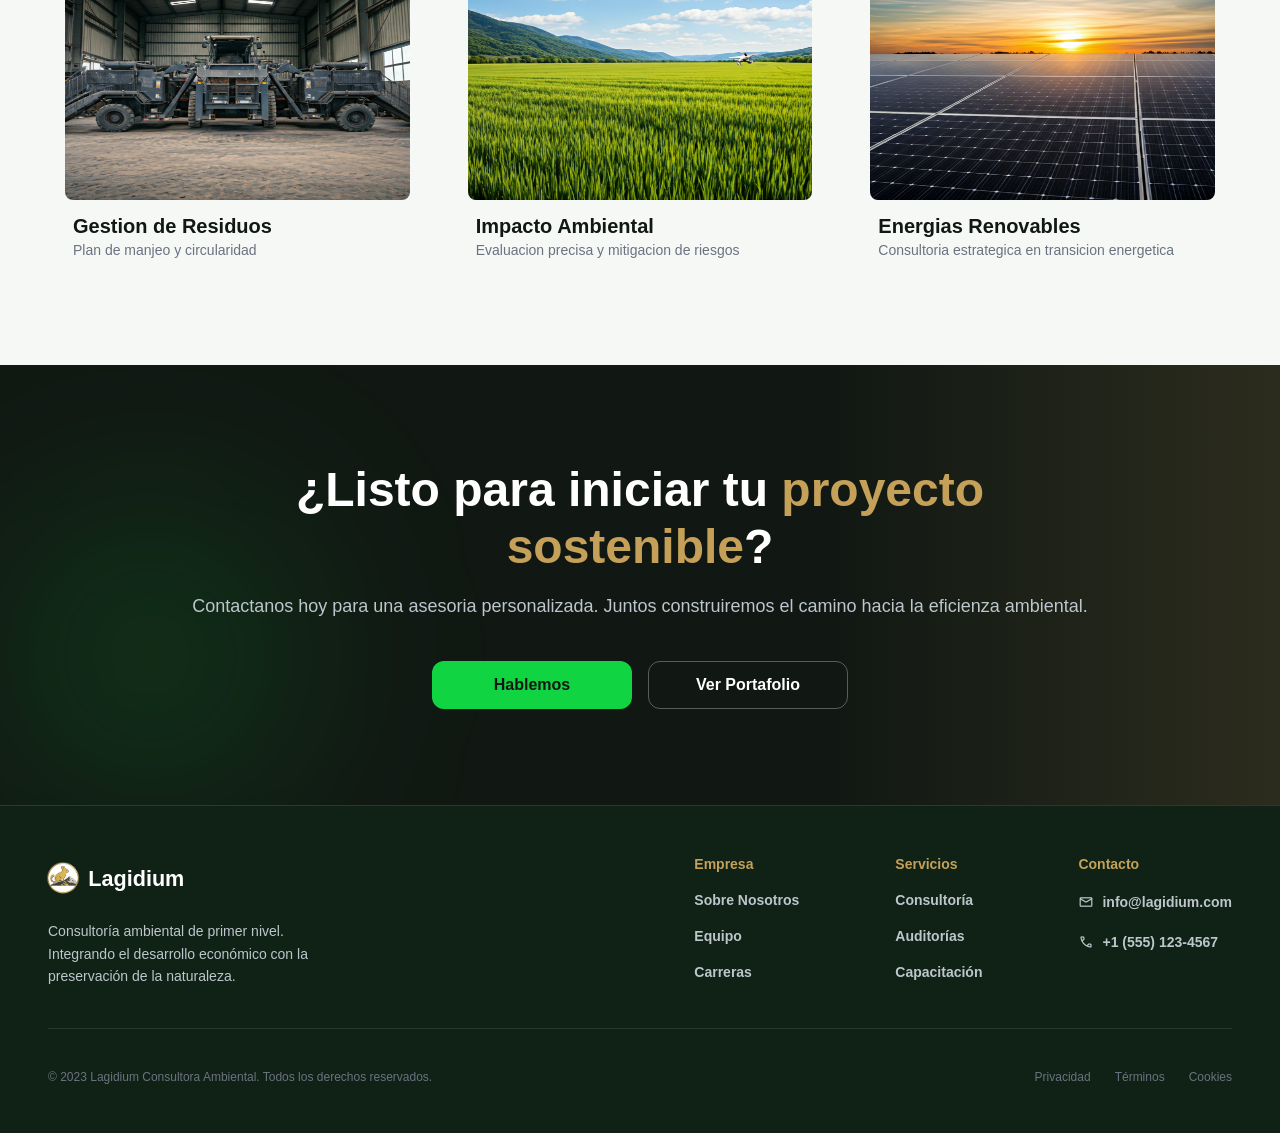
==== commit bdaf9ce2: "Refactorizacion:reorganizo estructura del proyecto" ====
--- a/index.html
+++ b/index.html
@@ -6,8 +6,8 @@
         <meta name="viewport" content="width=device-width, initial-scale=1.0">
         <title>Lagidium</title>
         <meta name="description" content="Consultora ambiental, ofrecemos servicios ambientales de exelencia tecnica para Mineria, industria, agro">
-        <link rel="stylesheet" href="styles.css">
-        <script src="script.js" defer></script>
+        <link rel="stylesheet" href="src/styles/styles.css">
+        <script src="scripts/script.js" defer></script>
         <link href="https://fonts.googleapis.com/css2?family=Material+Symbols+Outlined" rel="stylesheet"/>
     </head>
 
@@ -16,7 +16,7 @@
         <header class="header">
             <div class="header-container">
                 <div class="logo">
-                    <img class="logo-icon" src="./Logo1.png" alt="">
+                    <img class="logo-icon" src="assets/icons/Logo.png" alt="">
                     <a href="index.html"><h2 class="logo-text">Lagidium</h2></a>
                 </div>    
                 <nav>
@@ -39,13 +39,13 @@
             <section class="Hero">
                 <!-- Fondos -->
                 <div class="carousel-container" id="carousel">
-                    <div class="carousel-slide active" style="background-image: url('Slider/20220212cientificatrabajogzaconicetg-1311733.jpg');"></div>
+                    <div class="carousel-slide active" style="background-image: url('assets/images/hero/Elias_cam_trampa.jpeg');"></div>
                     <!-- Slide 2 -->
-                    <div class="carousel-slide" style="background-image: url('Slider/Arqueologos-en-mineria-1-1-scaled.webp');"></div>
+                    <div class="carousel-slide" style="background-image: url('assets/images/hero/elias_calera.jpeg');"></div>
                     <!-- Slide 3 -->
-                    <div class="carousel-slide" style="background-image: url('Slider/biologo-femenino-feliz-brazos-cruzados-pie-vivero-plantas-mirando-camara_637285-1606.avif');"></div>
+                    <div class="carousel-slide" style="background-image: url('assets/images/hero/biologo-femenino-feliz-brazos-cruzados-pie-vivero-plantas-mirando-camara_637285-1606.avif');"></div>
                     <!-- Slide 4 -->
-                    <div class="carousel-slide" style="background-image: url('Slider/premium_photo-1661421738895-a2ac9dd808ea.jpg');"></div>
+                    <div class="carousel-slide" style="background-image: url('assets/images/hero/premium_photo-1661421738895-a2ac9dd808ea.jpg');"></div>
                 </div>
 
                <div class="hero-content">
@@ -102,7 +102,7 @@
                     <div class="feature-grid">
                         <article class="feature-card">
                             <div class="feature-icon">
-                                <img class="icon-card" src="./verificado.png" alt="">
+                                <img class="icon-card" src="assets/icons/verificado.png" alt="">
                             </div>
                             <div class="feature-content">
                                 <h3>Excelencia Técnica</h3>
@@ -115,7 +115,7 @@
 
                         <article class='feature-card'>
                             <div class="feature-icon">
-                                <img class="icon-card" src="./ambiente.png" alt="">
+                                <img class="icon-card" src="assets/icons/ambiente.png" alt="">
                             </div>
                             <div class="feature-content">
                                 <h3>Compromiso Sostenible</h3>
@@ -125,7 +125,7 @@
 
                         <article class="feature-card">
                             <div class="feature-icon">
-                                <img class="icon-card" src="./innovacion.png" alt="">
+                                <img class="icon-card" src="assets/icons/innovacion.png" alt="">
                             </div>
                             <div class="feature-content">
                                 <h3>Innovacion Ambiental</h3>
@@ -150,7 +150,7 @@
                     <div class="especializacion-grid">
                         <article class="grid-item1">
                             <div class="content-img-1">
-                                <img src="./Mineria.png" alt="Mineria">
+                                <img src="assets/images/sections/especializacion/Mineria.png" alt="Mineria">
                             </div>
                                 <div class="text-content">
                                     <h3>Gestion de Residuos</h3>
@@ -160,7 +160,7 @@
 
                         <article class="grid-item2">
                                 <div class="content-img-2">
-                                    <img src="./innovacion2.png" alt="Mineria">
+                                    <img src="assets/images/sections/especializacion/innovacion2.png" alt="Mineria">
                                 </div>
                                 <div class="text-content2">
                                     <h3>Impacto Ambiental</h3>
@@ -170,7 +170,7 @@
 
                         <article class="grid-item3">
                                 <div class="content-img-3">
-                                    <img src="sustentabilidad.png" alt="Mineria">
+                                    <img src="assets/images/sections/especializacion/sustentabilidad.png" alt="Mineria">
                                 </div>
                                 <div class="text-content3">
                                     <h3>Energias Renovables</h3>
@@ -209,7 +209,7 @@
                 <div class="footer-paragraph">
                   <div class="footer-paragraph-container">
                     <div>
-                        <img class="logo-icon-white" src="./logo_blanco (2).png" alt="">
+                        <img class="logo-icon-white" src="assets/icons/logo_blanco.png" alt="">
                     </div>
                     <span>Lagidium</span>
                   </div>
--- a/src/styles/styles.css
+++ b/src/styles/styles.css
@@ -0,0 +1,1410 @@
+
+/* ========================================
+   LAGIDIUM - ESTILOS CSS PERSONALIZADOS
+   ======================================== */
+
+
+/* ===== VARIABLES CSS (Custom Properties) ===== */
+
+:root {
+    /*Colores Principales*/
+    --color-primary: #11d442;
+    --color-secondary-gold: #C5A059;
+    --color-secondary-silver: #BCC6CC;
+    --color-brand-black: #111813;
+    --color-background-light: #f6f8f6;
+    --color-background-dark: #102215;
+
+    /*Tipografia*/
+    --font-display: 'Public Sans', sans-serif;
+    --tw-text-opacity: 1;
+
+    /*Border Radius*/
+    --radius-default: 0.25rem;
+    --radius-lg: 0.5rem;
+    --radius-xl: 0.75rem;
+    --radius-full: 9999px;
+    
+    /* Sombras */
+    --shadow-sm: 0 1px 2px 0 rgba(0, 0, 0, 0.05);
+    --shadow-xl: 0 20px 25px -5px rgba(0, 0, 0, 0.1);
+    --shadow-primary-glow: 0 0 20px rgba(17, 212, 66, 0.4);
+}
+    /* ===== MODO OSCURO ===== */
+
+.dark {
+    --color-text: #ffffff;
+    --color-text-secondary: #e5e7eb;
+    --color-background: #102215;
+    --color-card-bg: rgba(255, 255, 255, 0.05);
+    --color-border: rgba(255, 255, 255, 0.1);
+}
+
+  /* ===== RESET Y BASE ===== */
+* {
+    margin:0;
+    padding:0;
+    box-sizing: border-box;
+}
+
+body {
+    font-family: var(--font-display);
+    background-color: var(--color-background-light);
+    color: var(--color-brand-black);
+    -webkit-font-smoothing: antialiased;
+    -moz-osx-font-smoothing: grayscale;
+}
+
+.header {
+    /* position: sticky; */
+    top: 0;
+    z-index: 50;
+    width: 100%;
+    height: 80px;
+    background-color: rgba(255,255,255, 0.95);
+    backdrop-filter: blur(10px);
+    box-sizing: border-box;
+    border-bottom: 1px solid rgba(188, 198, 204, 0.3);
+}
+
+.header-container {
+    max-width: 1200px;
+    height: 100%;
+    margin: 0 auto;
+    padding: 0 24px; 
+    display: flex;
+    align-items: center;
+    justify-content: space-between;
+}
+
+.logo {
+    display: flex;
+    align-items: center;
+    gap: 16px;
+}
+
+.logo-icon{
+    object-fit: contain;
+    height: 50px;
+    width: 50px;
+    align-items: center;
+    justify-content: center;
+}
+
+.logo-text{
+    font-size: 1.5rem;
+    font-weight: 900;
+    letter-spacing: -0.02em;
+    color: var(--color-secondary-gold);
+}
+
+a {
+    text-decoration: none;
+}
+
+/* NAVEGACION */
+nav {
+    display: none;
+    justify-content: flex-end;
+    align-items: center;
+    gap: 2rem;
+
+  }
+
+.div-nav {
+    display: flex;
+    align-items: center;
+    gap: 2rem;
+}
+  
+@media (min-width:768px){
+    nav {
+        display: flex;
+    }
+}
+
+.nav-link { 
+    position: relative;
+    font-size: 0.875rem;
+    font-weight: 600;
+    color: var(--color-brand-black);
+    text-decoration: none;
+    transition: color 0.3s ease;
+}
+
+.nav-link::after {
+    content: '';
+    position: absolute;
+    bottom: -4px;
+    left: 0;
+    width: 0;
+    height: 2px;
+    background-color: var(--color-secondary-gold);
+    transition: width 0.3s ease;
+}
+
+.nav-link:hover {
+    color: var(--color-secondary-gold);
+}
+
+.nav-link:hover::after {
+    width: 100%;
+  }
+
+.button-contacto{
+      /* Layout y Tamaño */
+      display: flex;                    /* flex */
+      min-width: 100px;                 /* min-w-[100px] */
+      height: 40px;                     /* h-10 (10 * 4px = 40px) */
+      padding-left: 24px;               /* px-6 (6 * 4px = 24px) */
+      padding-right: 24px;
+      
+      /* Alineación */
+      align-items: center;              /* items-center */
+      justify-content: center;          /* justify-center */
+      
+      /* Forma y Bordes */
+      border-radius: 8px;               /* rounded-lg */
+      overflow: hidden;                 /* overflow-hidden */
+      border: none;
+      
+      /* Colores */
+      background-color: #11d442;        /* bg-primary */
+      color: #111813;                   /* text-brand-black */
+      
+      /* Tipografía */
+      font-size: 0.875rem;              /* text-sm (14px) */
+      font-weight: 700;                 /* font-bold */
+      
+      /* Efectos */
+      box-shadow: 0 10px 15px -3px rgba(17, 212, 66, 0.2),
+                  0 4px 6px -2px rgba(17, 212, 66, 0.2);
+                                        /* shadow-lg shadow-primary/20 */
+      
+      /* Interacción */
+      cursor: pointer;                  /* cursor-pointer */
+      transition: background-color 0.3s ease,
+                  transform 0.2s ease;  /* transition-colors */
+}
+
+.Hero {
+    position: relative;
+    width: 100%;
+    min-height: 600px;
+    overflow: hidden;
+}
+
+.carousel-container {
+    position: absolute;
+    top: 0;
+    left: 0;
+    width: 100%;
+    height: 100%;
+}
+
+.carousel-slide {
+    position: absolute;
+    width: 100%;
+    height: 100%;
+    background-size: cover;
+    background-position: center;
+    background-repeat: no-repeat;
+    transition: opacity 1.5s ease-in-out;
+    opacity: 0;
+}
+
+.carousel-slide.active {
+    opacity: 1;
+}
+
+/* Overlay oscuro sobre las imágenes */
+.carousel-slide::before {
+        content: '';
+        position: absolute;
+        top: 0;
+        left: 0;
+        width: 100%;
+        height: 100%;
+        background: linear-gradient(rgba(16, 34, 21, 0.7) 0%, rgba(16, 34, 21, 0.5) 100%);
+    }
+
+
+.hero-content {
+    position: relative;
+    z-index: 10;
+    display: flex;
+    flex-direction: column;
+    justify-content: center;
+    min-height: 600px;
+    padding: 80px 24px;
+    max-width: 1200px;
+    margin: 0 auto;
+    text-align: center;
+}
+
+@media (min-width: 768px) {
+    .hero-content {
+        text-align: left;
+    }
+}
+
+.hero-badge{
+    width: fit-content;
+    padding: 4px 12px;
+    background-color: rgba(165, 123, 50, 0.2);
+    border: 1px solid rgba(197, 160, 89, 0.4);
+    color: var(--color-secondary-gold);
+    font-size: 0.75rem;
+    font-weight: 700;
+    text-transform: uppercase;
+    letter-spacing: 0.05em;
+    border-radius: 9999px;
+    backdrop-filter: blur(1px);
+    margin-bottom: 16px;
+}
+
+.hero-title {
+    font-size: 2.5rem;
+    font-weight: 900;
+    line-height: 1.1;
+    letter-spacing: -0.033em;
+    color: #ffffff;
+    margin-bottom: 16px;
+    max-width: 700px;
+}
+
+@media (min-width: 768px) {
+    .hero-title {
+        font-size: 3.75rem;
+    }
+}
+
+@media (min-width: 1024px) {
+    .hero-title {
+        font-size: 4.5rem;
+    }
+}
+
+.hero-title .highlight {
+    color: var(--color-secondary-silver);
+}
+
+.hero-description {
+    font-size: 1.125rem;
+    line-height: 1.75;
+    color: #e5e7eb;
+    margin-bottom: 32px;
+    max-width: 600px;
+}
+
+@media (min-width: 768px) {
+    .hero-description {
+        font-size: 1.25rem;
+    }
+}
+
+.hero-buttons {
+    display: flex;
+    flex-direction: column;
+    gap: 16px;
+    justify-content: center;
+}
+
+@media (min-width: 640px) {
+    .hero-buttons {
+        flex-direction: row;
+    }
+}
+
+@media (min-width: 768px) {
+    .hero-buttons {
+        justify-content: flex-start;
+    }
+}
+
+.btn-hero-primary {
+    display: flex;
+    align-items: center;
+    justify-content: center;
+    height: 48px;
+    min-width: 160px;
+    padding: 0 24px;
+    background-color: var(--color-primary);
+    color: var(--color-brand-black);
+    font-size: 1rem;
+    font-weight: 700;
+    border: none;
+    border-radius: 8px;
+    cursor: pointer;
+    transition: transform 0.3s ease;
+    box-shadow: 0 0 20px rgba(17, 212, 66, 0.4);
+    text-decoration: none;
+}
+
+.btn-hero-primary:hover {
+    transform: scale(1.05);
+}
+
+.btn-hero-secondary {
+    display: flex;
+    align-items: center;
+    justify-content: center;
+    height: 48px;
+    min-width: 160px;
+    padding: 0 24px;
+    background-color: rgba(255, 255, 255, 0.1);
+    backdrop-filter: blur(4px);
+    border: 2px solid rgba(255, 255, 255, 0.2);
+    color: #ffffff;
+    font-size: 1rem;
+    font-weight: 700;
+    border-radius: 8px;
+    cursor: pointer;
+    transition: all 0.3s ease;
+    text-decoration: none;
+}
+
+.btn-hero-secondary:hover {
+    background-color: #ffffff;
+    color: var(--color-brand-black);
+}
+
+/* Indicadores del carrusel */
+.carousel-indicators {
+    position: absolute;
+    bottom: 30px;
+    left: 50%;
+    transform: translateX(-50%);
+    z-index: 20;
+    display: flex;
+    gap: 12px;
+}
+
+.indicator {
+    width: 12px;
+    height: 12px;
+    border-radius: 50%;
+    background-color: rgba(255, 255, 255, 0.3);
+    border: 2px solid rgba(255, 255, 255, 0.5);
+    cursor: pointer;
+    transition: all 0.3s ease;
+}
+
+.indicator.active {
+    background-color: var(--color-secondary-gold);
+    border-color: var(--color-secondary-gold);
+    width: 32px;
+    border-radius: 6px;
+}
+
+.indicator:hover {
+    background-color: rgba(255, 255, 255, 0.6);
+}
+
+/* Línea decorativa */
+.decorative-line {
+    height: 8px;
+    width: 100%;
+    background: linear-gradient(
+        to right,
+        var(--color-brand-black),
+        var(--color-secondary-gold),
+        var(--color-brand-black)
+    );
+}
+
+
+.infobox-container {
+    padding: 5rem 1.5rem;
+    background-color: rgb(255,255,255 / 1);
+    border-color: #e5e7eb; 
+    border-style: solid;
+}
+
+@media (min-width: 1024px) {
+    .feature-section {
+      padding-left: 3rem;
+      padding-right: 3rem;
+    }
+  }
+
+.infobox-content {
+    max-width: 1200px;
+    display: flex;
+    flex-direction: column;
+    margin: 0 auto;
+    gap: 4rem;
+}
+
+.headerfeature-containter {
+    display: flex;
+    flex-direction: column;
+    text-align: center;
+    gap: 1rem;
+}
+
+.headerfeature-containter h2 {
+    font-size: 2.25rem;
+    line-height: 2.5rem;
+    font-weight: 800;
+    color: rgb(var(--color-brand-black));
+}
+
+.headerfeature-containter p {
+    max-width: 720px;
+    font-size: 1.125rem;
+    line-height: 1.75rem;
+    font-weight: 400;
+    margin: 0 auto;
+    color: rgb(107 114 128 / 1); /* gris */
+}
+
+
+.headerfeature-divider {
+    width: 5rem;
+    height: 0.25rem;
+    border-radius: 9999px;
+    background-color: var(--color-secondary-gold);
+    margin: 0 auto;
+}
+
+.feature-grid {
+    display: grid;
+    grid-template-columns: 1fr;
+    gap: 2rem;
+}
+
+@media (min-width: 768px) {
+    .feature-grid {
+      grid-template-columns: repeat(3, 1fr);
+    }
+  }
+
+
+.feature-card {
+    display: flex;
+    flex-direction: column;
+    gap: 1.5rem;
+    padding: 2rem;
+    border-radius: 0.75rem;
+    background-color: rgb(246 248 246 / 1);
+    border: 1px solid rgb(188 198 204 / 0.3);
+    transition: all 0.3s ease;
+  }
+
+.feature-card:hover {
+    border-color: var(--color-secondary-gold);
+    box-shadow: 0 20px 40px var(--color-secondary-gold) / 0.1;
+  }
+
+.feature-content {
+    display: flex;
+    flex-direction: column;
+    gap: 0.5rem;
+}
+
+.feature-content h3 {
+    font-size: 1.25rem;
+    font-weight: 700;
+    color: var(--color-black);
+  }
+  
+.feature-content p {
+    color: rgb(75 85 99);
+    line-height: 1.6;
+  }
+
+.icon-card {
+    display: flex;
+    align-items: center;
+    justify-content: center;
+    width: 3.5rem;
+    height: 3.5rem;
+}
+
+
+/*Info Especializacion*/
+@media (min-width: 1024px) {
+    .Especialización-container{
+        padding-left: 3rem;
+        padding-right: 3rem;
+    }
+}
+
+.Especialización-container {
+    /* #border: #11d442 1px solid; */
+    padding-top: 5rem;
+    padding-bottom: 5rem;
+}
+
+.esp-container {
+    display: flex;
+    flex-direction: column;
+    max-width: 1200px;
+    width: 100%;
+    gap: 2.5rem;
+    margin-left: auto;
+    margin-right: auto;
+}
+
+@media (min-width: 768px){
+    .header-esp-container {
+        flex-direction: row;
+        align-items: flex-end;
+    }
+}
+
+.header-esp-container {
+    display: flex;
+    gap: 1.5rem;
+    justify-content: space-between;
+}
+
+.title-content {
+    display: flex;
+    flex-direction: column;
+    gap: 0.5rem;
+}
+
+.title-content h2 {
+    color: var(--color-brand-black);
+    line-height: 1.25;
+    font-weight: 900;
+    font-size: 1.875;
+}
+
+.title-content p {
+    color: rgb(107 114 128/1);
+    font-size: 1rem;
+    line-height: 1.5rem;
+}
+
+.especializacion-servicios {
+    text-decoration: inherit;
+    display: flex;
+    align-items: center;
+    color: var(--color-brand-black);
+    font-weight: 700;
+    font-size: 0.875rem;
+    line-height: 1.25rem;
+    gap: 0.5rem;
+    transition: color 0.3s ease;
+}
+
+.especializacion-servicios:hover {
+    color: var(--color-primary);
+}
+
+.especializacion-servicios span {
+    font-size: 1.125rem;
+    line-height: 1.75rem;
+    font-weight: normal;
+    font-family: 'Material Symbols Outlined', sans-serif;
+    font-style: normal;
+}
+
+.especializacion-servicios span {
+    font-size: 1.25rem;
+    transition: transform 0.3s ease;
+  }
+
+.especializacion-servicios:hover span {
+    transform: translateX(4px);
+  }
+
+
+@media (min-width: 1024px) {
+    .especializacion-grid{
+        display: grid;
+        grid-template-columns: repeat(3, 1fr);
+        gap: 1.5rem;
+    }
+}
+
+
+.grid-item1 {
+    border: transparent 1px solid;
+    display: flex;
+    flex-direction: column;
+    border-radius: 0.75rem;
+    padding: 1rem;
+    gap: 1rem;
+    transition: transform 0.3s ease;
+}
+
+.grid-item1:hover {
+    border-color: rgb(188 198 204 / 0.5);
+}
+
+.grid-item2 {
+    border: transparent 1px solid;
+    display: flex;
+    flex-direction: column;
+    border-radius: 0.75rem;
+    padding: 1rem;
+    gap: 1rem;
+    transition: transform 0.3s ease;
+}
+
+.grid-item2:hover {
+    border-color: rgb(188 198 204 / 0.5);
+}
+
+.grid-item3 {
+    border: transparent 1px solid;
+    display: flex;
+    flex-direction: column;
+    border-radius: 0.75rem;
+    padding: 1rem;
+    gap: 1rem;
+    transition: transform 0.3s ease;
+}
+
+.grid-item3:hover {
+    border-color: rgb(188 198 204 / 0.5);
+}
+
+/*Content Img*/
+
+.content-img-1 {
+    border-radius: 0.5rem;
+    overflow: hidden;
+    aspect-ratio: 4/3;
+}
+
+.content-img-2 {
+    border-radius: 0.5rem;
+    overflow: hidden;
+    aspect-ratio: 4/3;
+}
+
+.content-img-3 {
+    border-radius: 0.5rem;
+    overflow: hidden;
+    aspect-ratio: 4/3;
+}
+
+
+/*IMG*/
+.content-img-1 img {
+    background-position: center;
+    background-size: cover;
+    background-repeat: no-repeat;
+    width: 100%;
+    height: 100%;
+    transition: transform 700ms ease;
+}
+
+.content-img-1 img:hover {
+    transform: scale(1.1);
+}
+
+.content-img-2 img {
+    background-position: center;
+    background-size: cover;
+    background-repeat: no-repeat;
+    width: 100%;
+    height: 100%;
+    transition: transform 700ms ease;
+}
+
+.content-img-2 img:hover {
+    transform: scale(1.1);
+}
+
+.content-img-3 img {
+    background-position: center;
+    background-size: cover;
+    background-repeat: no-repeat;
+    width: 100%;
+    height: 100%;
+    transition: transform 700ms ease;
+}
+
+.content-img-3 img:hover {
+    transform: scale(1.1);
+}
+
+
+/*Text content*/
+.text-content{
+    display: flex;
+    flex-direction: column;
+    padding-bottom: 0.5rem;
+    padding-left: 0.5rem;
+    padding-right: 0.5rem;
+    gap: 0.25rem;
+}
+
+.text-content2{
+    display: flex;
+    flex-direction: column;
+    padding-bottom: 0.5rem;
+    padding-left: 0.5rem;
+    padding-right: 0.5rem;
+    gap: 0.25rem;
+}
+
+.text-content3{
+    display: flex;
+    flex-direction: column;
+    padding-bottom: 0.5rem;
+    padding-left: 0.5rem;
+    padding-right: 0.5rem;
+    gap: 0.25rem;
+}
+
+/*Text detail*/
+.text-content h3{
+    color: rgb(17 24 19 /1);
+    font-weight: 700;
+    font-size: 1.25rem;
+    line-height: 1.25rem;
+}
+
+.text-content p{
+    color: rgb(107 114 128 / 1);
+    font-size: 0.875rem;
+    line-height: 1.25rem;
+}
+
+.text-content2 h3{
+    color: rgb(17 24 19 /1);
+    font-weight: 700;
+    font-size: 1.25rem;
+    line-height: 1.25rem;
+}
+
+.text-content2 p{
+    color: rgb(107 114 128 / 1);
+    font-size: 0.875rem;
+    line-height: 1.25rem;
+}
+
+.text-content3 h3{
+    color: rgb(17 24 19 /1);
+    font-weight: 700;
+    font-size: 1.25rem;
+    line-height: 1.25rem;
+}
+
+.text-content3 p{
+    color: rgb(107 114 128 / 1);
+    font-size: 0.875rem;
+    line-height: 1.25rem;
+}
+
+/*Content Conteiner*/
+
+@media (min-width: 1024px) {
+    .contact-conteiner {
+        padding-left: 3rem;
+        padding-right: 3rem;
+    }
+}
+
+.contact-conteiner {
+    position: relative;
+    padding: 6rem;
+    background-color: rgb(17 24 19);
+    color: white;
+    overflow: hidden;
+}
+
+.contact-rigth-side {
+    position: absolute;
+    top: 0;
+    right: 0;
+    width: 35%;
+    height: 100%;
+    background: linear-gradient(
+      to left,
+      rgb(197 160 89 / 0.15),
+      transparent
+    );
+  }
+  
+.contact-left-side {
+    position: absolute;
+    bottom: 0;
+    left: 0;
+    width: 300px;
+    height: 300px;
+    background: rgb(17 212 66/ 0.15);
+    border-radius: 50%;
+    filter: blur(100px);
+}
+
+
+.contact-container {
+    position: relative;
+    z-index: 1;
+    max-width: 900px;
+    margin: 0 auto;
+    display: flex;
+    flex-direction: column;
+    gap: 2.5rem;
+    text-align: center;
+}
+
+.contact-paragraph h2 {
+    font-size: clamp(2rem, 5vw, 3rem);
+    font-weight: 900;
+    line-height: 1.2;
+  }
+  
+.contact-paragraph h2 span {
+    color: rgb(197 160 89);
+}
+  
+.contact-paragraph p {
+    margin-top: 1rem;
+    font-size: 1.125rem;
+    color: rgb(188 198 204);
+    line-height: 1.6;
+}
+
+.contact-contact {
+    display: flex;
+    flex-direction: column;
+    gap: 1rem;
+    align-items: center;
+  }
+  
+@media (min-width: 640px) {
+.contact-contact {
+    flex-direction: row;
+    justify-content: center;
+}
+}
+  
+  /* Primer botón */
+.contact-contact a:first-of-type {
+    display: inline-flex;
+    align-items: center;
+    justify-content: center;
+    min-width: 200px;
+    height: 48px;
+    background-color: rgb(17 212 66);
+    color: rgb(17 24 19);
+    font-weight: 700;
+    border-radius: 0.75rem;
+    text-decoration: none;
+    transition: transform 0.2s ease, box-shadow 0.2s ease;
+  }
+  
+.contact-contact a:first-of-type:hover {
+    transform: scale(1.05);
+    box-shadow: 0 0 20px rgb(17 212 66 / 0.4);
+  }
+  
+  /* Segundo botón */
+.contact-contact a:nth-of-type(2) {
+    display: inline-flex;
+    align-items: center;
+    justify-content: center;
+    min-width: 200px;
+    height: 48px;
+    border: 1px solid rgb(188 198 204 / 0.4);
+    color: white;
+    font-weight: 700;
+    border-radius: 0.75rem;
+    text-decoration: none;
+    transition: background-color 0.2s ease, border-color 0.2s ease;
+  }
+  
+.contact-contact a:nth-of-type(2):hover {
+    background-color: rgb(255 255 255 / 0.08);
+    border-color: white;
+  }
+
+
+
+/*FOOTER*/ 
+@media (min-width: 1024px) {
+    .footer {
+        padding-left: 3rem;
+        padding-right: 3rem;
+    }
+}
+
+.footer {
+    background-color: var(--color-background-dark);
+    padding-left: 3rem;
+    padding-right: 3rem;
+    border-top: 1px rgb(255, 255, 255, 0.1) solid;
+    padding-top: 3rem;
+    padding-bottom: 3rem;
+}  
+
+.footer-container {
+    display: flex;
+    flex-direction: column;
+    margin: 0 auto;
+    width: 100%;
+    gap: 2.5rem;
+    max-width: 1200px;
+    margin-left: auto;
+    margin-right: auto;
+}
+
+@media (min-width: 768px) {
+    .footer-contact {
+        flex-direction: row;
+    }
+}
+
+.footer-contact {
+    display: flex;
+    flex-direction: row;
+    gap: 2.5rem;
+    justify-content: space-between;
+}
+
+
+.footer-paragraph {
+    display: flex;
+    flex-direction: column;
+    gap: 1rem;
+    max-width: 300px;
+}
+
+
+@media (min-width: 768px) {
+    .footer-contact-container {
+        gap: 6rem;
+    }
+}
+
+.footer-contact-container {
+    display: flex;
+    flex-wrap: wrap;
+    justify-content: center;
+    gap: 6rem;
+    text-decoration: none;
+}
+
+
+.footer-empresa, .footer-servicios, .footer-contacto {
+    display: flex;
+    flex-direction: column;
+    gap: 1rem;
+    font-size: 0.875rem;
+    font-weight: 700;
+    line-height: 1.25rem;
+}
+
+.footer-empresa, .footer-servicios, .footer-contacto h4 {
+    color: var(--color-secondary-gold);
+}
+
+.footer-empresa a {
+    color: rgb(188, 198, 204, 1);
+    transition: transform 0.3 ease;
+    font-size: 0.875rem;
+    line-height: 1.25rem;   
+}
+
+.footer-empresa a:hover{
+    color: rgb(255,255,255);
+}
+
+
+.footer-servicios a:hover{
+    color: rgb(255,255,255);
+}
+
+.footer-servicios a {
+    color: rgb(188, 198, 204, 1);
+    transition: transform 0.3 ease;
+    font-size: 0.875rem;
+    line-height: 1.25rem;   
+}
+
+.footer-contacto a:hover{
+    color: rgb(255,255,255);
+}
+
+.footer-contacto a {
+    display: flex;
+    align-items: center;
+    gap: 0.5rem;
+    color: rgb(188, 198, 204, 1);
+    transition: transform 0.3 ease;
+    font-size: 0.875rem;
+    line-height: 1.25rem;
+}
+
+
+.footer-contacto span:first-child{
+    font-size: 1rem;
+    line-height: 1.5rem;
+}
+
+.footer-paragraph {
+    /* border: #BCC6CC 1px solid; */
+    display: flex;
+    flex-direction: column;
+    gap: 1rem;
+    max-width: 300px;
+}
+
+.footer-paragraph-container {
+    display: flex;
+    align-items: center;
+}
+
+.logo-icon-white {
+    display: flex;
+    width: 50px;
+    left: 0;
+    margin-left: -9.7px;
+}
+
+
+.footer-paragraph-container span{
+    font-weight: 700;
+    font-size: 1.35rem;
+    line-height: 1.75rem;
+    color: rgb(255,255,255);
+}
+
+.paragraph-secundary{
+    color:rgb(188 198 204 / 1);
+    line-height: 1.625;
+    font-size: 0.875rem;
+}
+
+.bottom-line {
+    width: 100%;
+    height: 1px;
+    background-color: rgb(255 255 255 / 0.1);
+}
+
+.footer-end {
+    display: flex;
+    flex-direction: row;
+    justify-content: space-between;
+    color: rgb(107 114 128 / 1);
+    font-size: 0.75rem;
+    line-height: 1rem;
+    gap: 1rem;
+    align-items: center;
+}
+
+
+.footer-end-container {
+    display: flex;
+    gap: 1.5rem;
+}
+
+.footer-end-container a{
+    color: rgb(107 114 128 / 1);
+}
+
+
+
+/*Services*/
+.main {
+    display: flex;
+    flex-direction: column;
+    flex: 1,1,0%;
+    align-items: center;
+}
+
+@media(min-width:1024px) {
+    .hero-services {
+        /* border: #11d442 1px solid; */
+        padding: 2.5rem;
+    }
+}
+
+.hero-services {
+    max-width: 1280px;
+    width: 100%;
+} 
+
+.hero-contain {
+    /* border: #C5A059 1px solid; */
+    display: flex;
+    flex-direction: column;
+    position: relative;
+    min-height: 400px;
+    background-image: linear-gradient(rgba(0,0,0,0.5),rgba(0,0,0,0.7)),
+    url("https://lh3.googleusercontent.com/aida-public/[base64]");
+    padding: 2rem;
+    background-repeat: no-repeat;
+    background-position: center;
+    background-size: cover;
+    border-radius: 0.75rem;
+    overflow: hidden;
+    gap: 1.5rem;
+    justify-content: center;
+    align-items: center;
+}
+
+.hero-text-container {
+    display: flex;
+    flex-direction: column;
+    text-align: center;
+    gap: 1rem;
+    max-width: 800px;
+    z-index: 10;
+}
+
+@media (min-width:1024px){
+    .hero-text-container h1{
+        font-size: 3rem;
+        line-height: 1;
+    }
+}
+
+.hero-text-container h1 {
+    letter-spacing: -0.033em;
+    color: rgb(255 255 255);
+    font-weight: 900;
+}
+
+@media (min-width: 1024px){
+    .hero-text-container h2{
+        font-size: 1.125rem;
+        line-height: 1.75rem;
+    }
+}
+
+.hero-text-container h2 {
+    color: rgb(229 231  235 / 1);
+    font-weight: 400;
+    max-width: 42rem;
+    margin-left: auto;
+    margin-right: auto;
+}
+
+.hero-button {
+    display: flex;
+    padding-top: 1rem;
+    gap: 1rem;
+    z-index: 10;
+}
+
+.hero-button button {
+    display: flex;
+    color: rgb(16 34 21 / 1);
+    font-weight: 700;
+    font-size: 1rem;
+    line-height: 1.5rem;
+    padding-left: 1.5rem;
+    padding-right: 1.5rem;
+    border-radius: 0.5rem;
+    background-color: rgb(17 212  66 / 1);
+    justify-content: center;
+    align-items: center;
+    border: transparent;
+    height: 3rem;
+    cursor: pointer;
+    text-transform: none;
+    transition: color cubic-bezier(0.4, 0, 0.2, 1) 150ms;
+}
+
+.hero-button button:hover {
+    background-color: rgb(14 184 57 / 1);
+}
+
+
+/*Grid y Header Services*/
+@media (min-width:1024px){
+    .services-section-contain {
+        padding: 2.5rem;
+    }
+}
+
+.services-section-container {
+    display: flex;
+    padding: 2.5rem;
+    max-width: 1280px;
+    width: 100%;
+    gap: 3rem;
+    flex-direction: column;
+}
+
+@media (min-width:1024px){
+    .grid-services-container {
+        display: grid;
+        grid-template-columns: repeat(3, minmax(0, 1fr));
+        gap: 2rem;
+    }
+}
+
+
+/*Header*/
+@media (min-width: 1024){
+    .header-services {
+        justify-content: left;
+    }
+}
+
+.header-services {
+    display: flex;
+    flex-direction: column;
+    gap: 1rem;
+}
+
+.header-services div{
+    display: flex;
+    color: rgb(17 212 66 / 1);
+    gap: 0.5rem;
+    align-items: center;
+}
+
+
+.header-services > div > span:nth-child(2) {
+    letter-spacing: 0.05em;
+    text-transform: uppercase;
+    font-weight: 700;
+    font-size: 0.875rem;
+    line-height: 1.25rem;
+}
+
+@media (min-width:1024px){
+    .header-services h2 {
+        font-size: 2.25rem;
+        line-height: 2.5rem;
+    }
+}
+
+.header-services h2 {
+    color: rgb(17 14 19/ 1);
+    font-weight: 700;
+}
+
+.header-services p{
+    color: rgb(17 24 19/0.7);
+    line-height: 1.625;
+    font-weight: 400;
+    font-size: 1.125rem;
+    max-width: 720px;
+}
+
+/*Grid*/
+.grid-services-contain1,
+.grid-services-contain2,
+.grid-services-contain3,
+.grid-services-contain4,
+.grid-services-contain5,
+.grid-services-contain6 {
+  /* Estilos que se aplicarán a todas */
+    display: flex;
+    flex-direction: column;
+    overflow: hidden;
+     /* box */
+    background-color: #ffffff;
+    border: 1px solid #f0f4f1;
+    border-radius: 0.5rem;
+    box-shadow: 0 10px 25px rgba(0,0,0,0.18);
+    transition: box-shadow cubic-bezier(0.4, 0, 0.2, 1) 150ms;
+}
+
+.grid-services-contain1:hover,
+.grid-services-contain2:hover,
+.grid-services-contain3:hover,
+.grid-services-contain4:hover,
+.grid-services-contain5:hover,
+.grid-services-contain6:hover {
+  box-shadow: 0 20px 40px rgba(0,0,0,0.25);
+}
+
+
+
+/*Text Grid*/
+.grid-text-services {
+    display: flex;
+    flex-direction: column;
+    gap: 1rem;
+    justify-content: center;
+    height: 14rem;
+}
+
+.grid-text-services div span{
+   display: flex;
+   align-items: center;
+   justify-content: center;
+   width: 2.5rem;
+   height: 2.5rem;
+   color: rgb(17 212 66 /1);
+}
+
+.grid-text-services h3 {
+    color: rgb(17 24 19 / 1);
+    font-weight: 700;
+    font-size: 1.25rem;
+    line-height: 1.75rem;
+ }
+
+ .grid-text-services a { 
+    display: inline-flex;
+    text-decoration: none;
+    color: rgb(17 212 66 /1);
+    margin: 2px;
+    font-weight: 700;
+    font-size: 0.875rem;
+    line-height: 1.25rem;
+    gap: 0.5rem;
+    align-items: center;
+    transition: gap cubic-bezier(0.4, 0, 0.2, 1) 150ms;
+ }
+
+ .grid-text-services a:hover {
+    gap: 0.80rem;
+ }
+
+ .grid-text-services a span {
+    font-size: 1rem;
+    line-height: 1.25rem;
+ } 
+
+.grid-text-services p {
+    color: rgb(17 24 19 / 0.7);
+    line-height: 1.625;
+    font-size: 0.875rem;
+    flex: 1 1 0%;
+ }
+.grid-services-image1,
+.grid-services-image2,
+.grid-services-image3,
+.grid-services-image4,
+.grid-services-image5,
+.grid-services-image6{
+    background-position: center;
+    background-size: cover;
+    overflow: hidden;
+    width: 100%;
+    height: 12rem;
+}
+
+.grid-services-image1{
+    background-image: url('https://lh3.googleusercontent.com/aida-public/[base64]');
+}
+
+.grid-services-image2{
+    background-image: url('https://lh3.googleusercontent.com/aida-public/[base64]');
+}
+
+.grid-services-image3{
+    background-image: url('https://lh3.googleusercontent.com/aida-public/[base64]');
+}
+
+.grid-services-image4{
+    background-image: url('https://lh3.googleusercontent.com/aida-public/[base64]');
+}
+
+.grid-services-image5{
+    background-image: url('https://lh3.googleusercontent.com/aida-public/[base64]');
+}
+
+.grid-services-image6{
+    background-image: url('https://lh3.googleusercontent.com/aida-public/[base64]');
+}
+
+
+
+
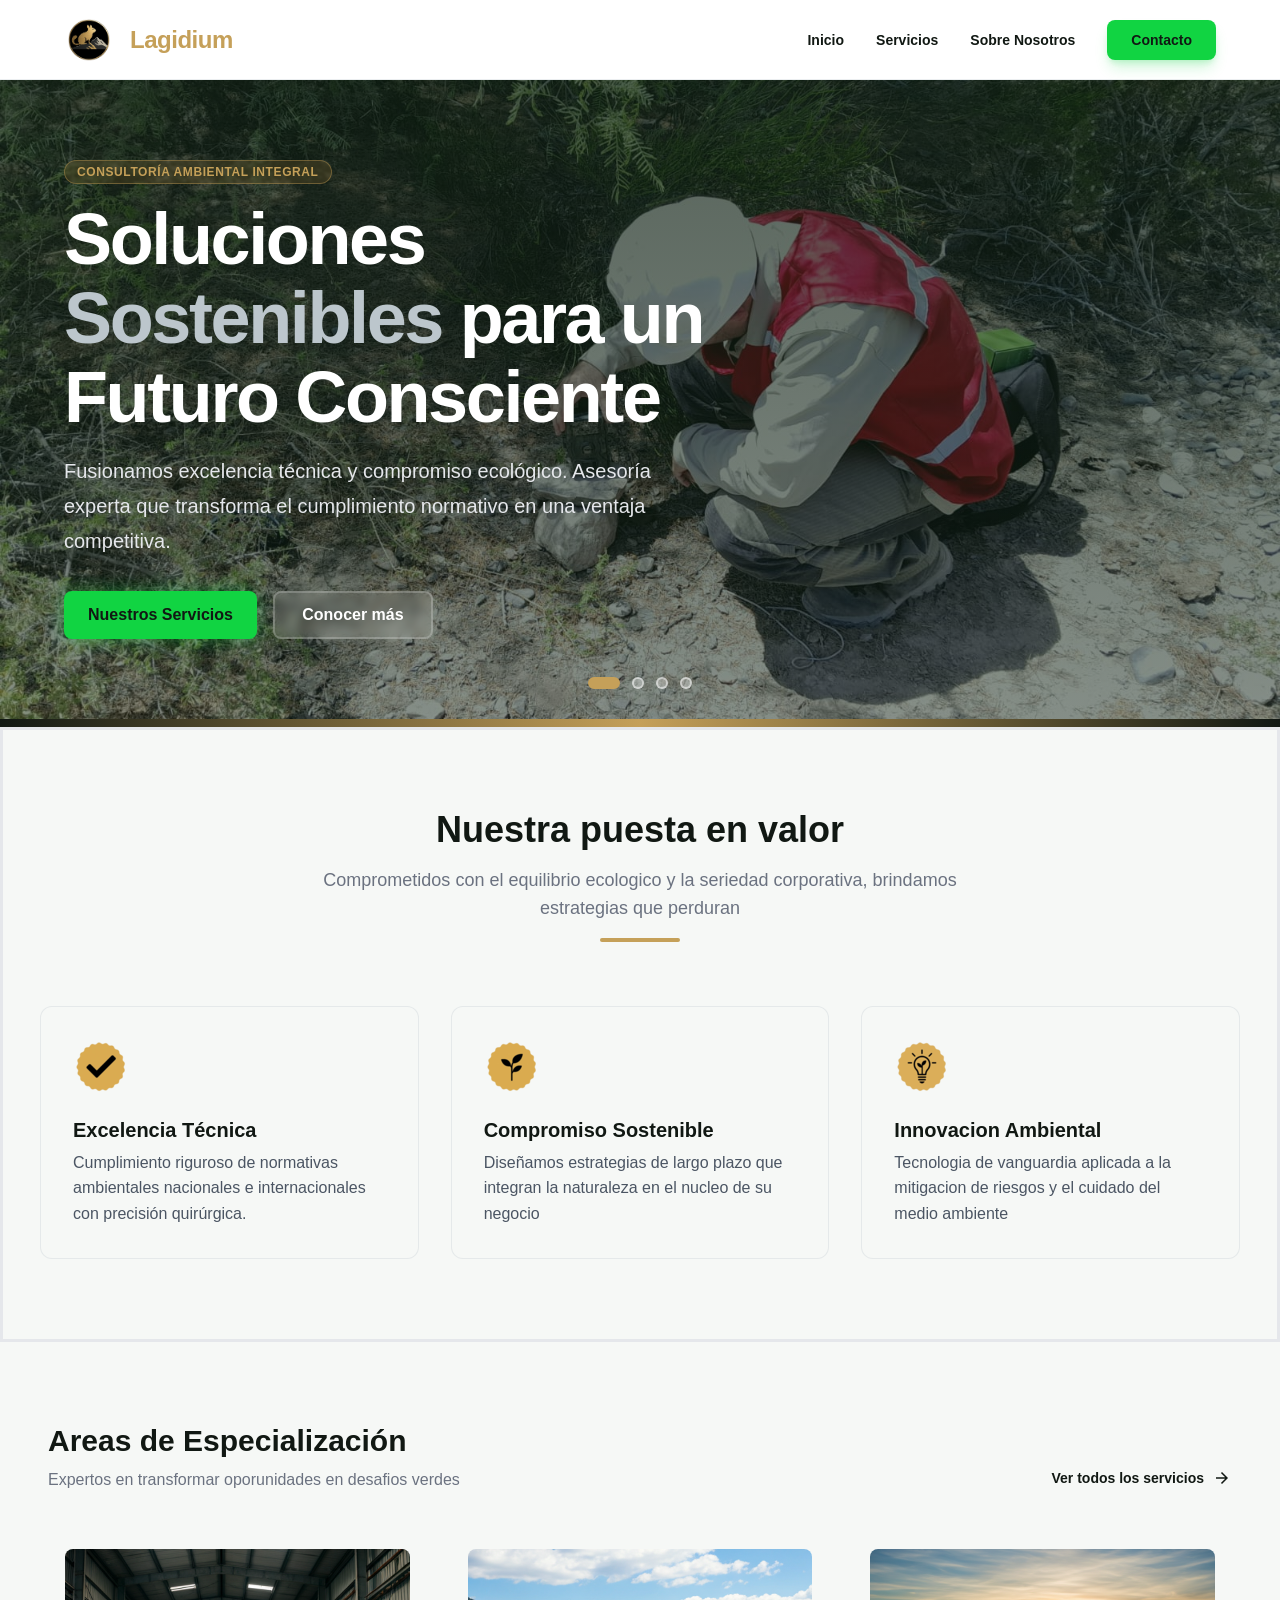
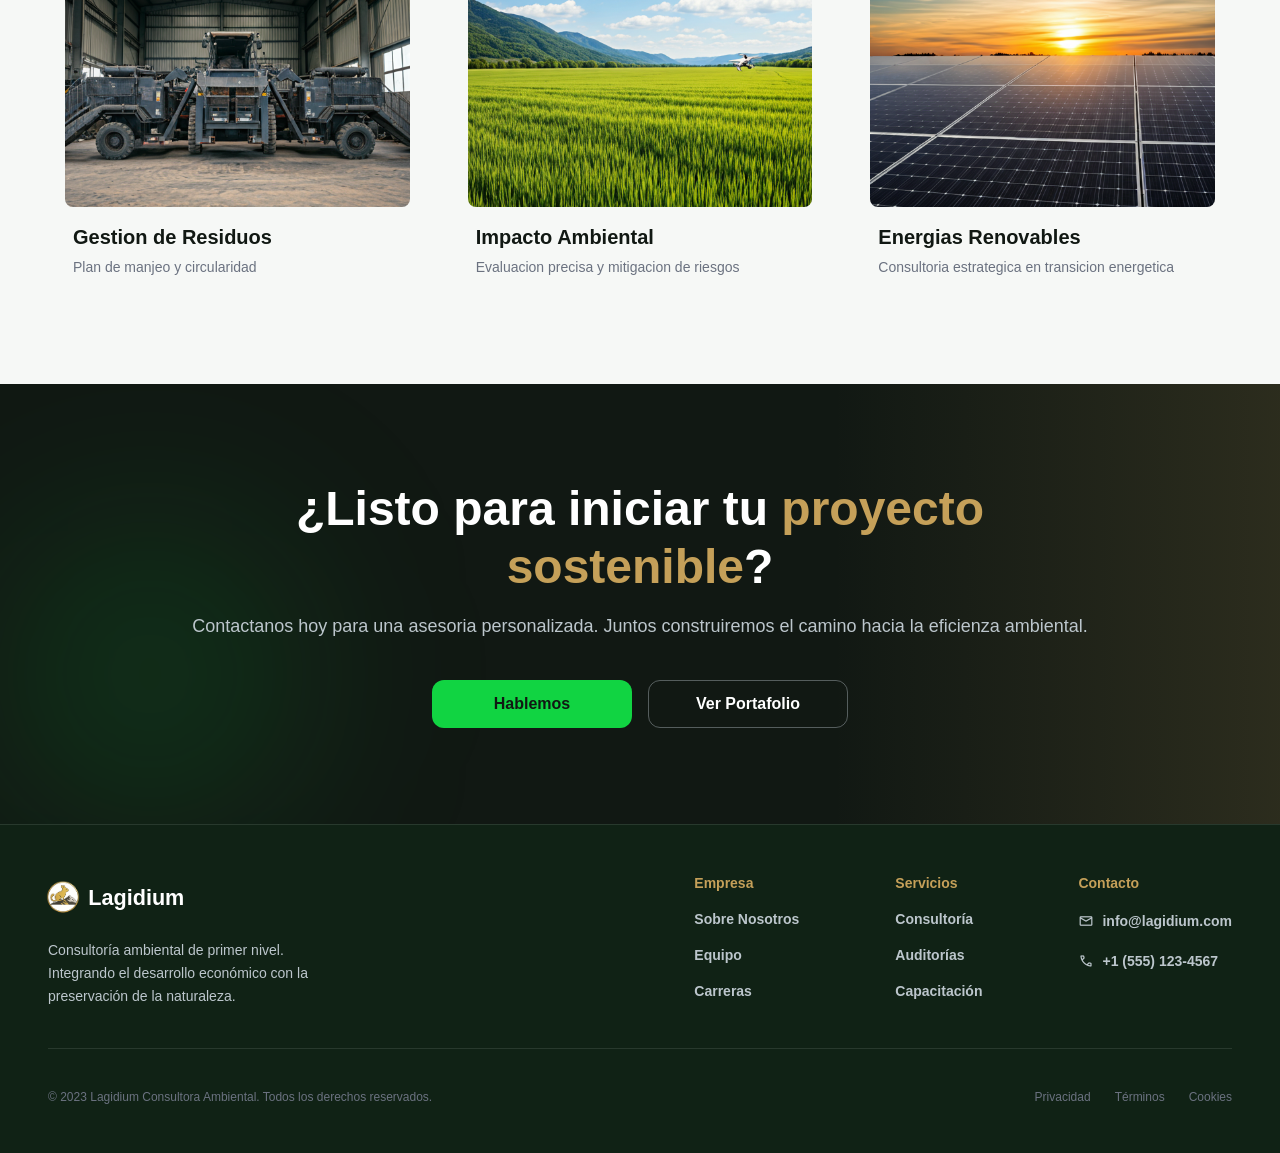
==== commit 2bff4362: "Cambios imgs y media querys" ====
--- a/index.html
+++ b/index.html
@@ -6,8 +6,8 @@
         <meta name="viewport" content="width=device-width, initial-scale=1.0">
         <title>Lagidium</title>
         <meta name="description" content="Consultora ambiental, ofrecemos servicios ambientales de exelencia tecnica para Mineria, industria, agro">
-        <link rel="stylesheet" href="src/styles/styles.css">
-        <script src="scripts/script.js" defer></script>
+        <link rel="stylesheet" href="src/styles/main.css">
+        <script type="module" src="scripts/main.js"></script>
         <link href="https://fonts.googleapis.com/css2?family=Material+Symbols+Outlined" rel="stylesheet"/>
     </head>
 
@@ -43,7 +43,7 @@
                     <!-- Slide 2 -->
                     <div class="carousel-slide" style="background-image: url('assets/images/hero/elias_calera.jpeg');"></div>
                     <!-- Slide 3 -->
-                    <div class="carousel-slide" style="background-image: url('assets/images/hero/biologo-femenino-feliz-brazos-cruzados-pie-vivero-plantas-mirando-camara_637285-1606.avif');"></div>
+                    <div class="carousel-slide" style="background-image: url('assets/images/hero/WhatsApp Image 2026-02-11 at 00.16.16 (1).jpeg');"></div>
                     <!-- Slide 4 -->
                     <div class="carousel-slide" style="background-image: url('assets/images/hero/premium_photo-1661421738895-a2ac9dd808ea.jpg');"></div>
                 </div>
--- a/src/styles/main.css
+++ b/src/styles/main.css
@@ -0,0 +1,15 @@
+/* Lagidium — punto de entrada de estilos */
+
+@import "base/variables.css";
+@import "base/reset.css";
+@import "base/typography.css";
+@import "layout/header.css";
+@import "layout/grid.css";
+@import "components/navigation.css";
+@import "components/buttons.css";
+@import "components/carousel.css";
+@import "components/cards.css";
+@import "components/modal.css";
+@import "pages/home.css";
+@import "layout/footer.css";
+@import "pages/services.css";
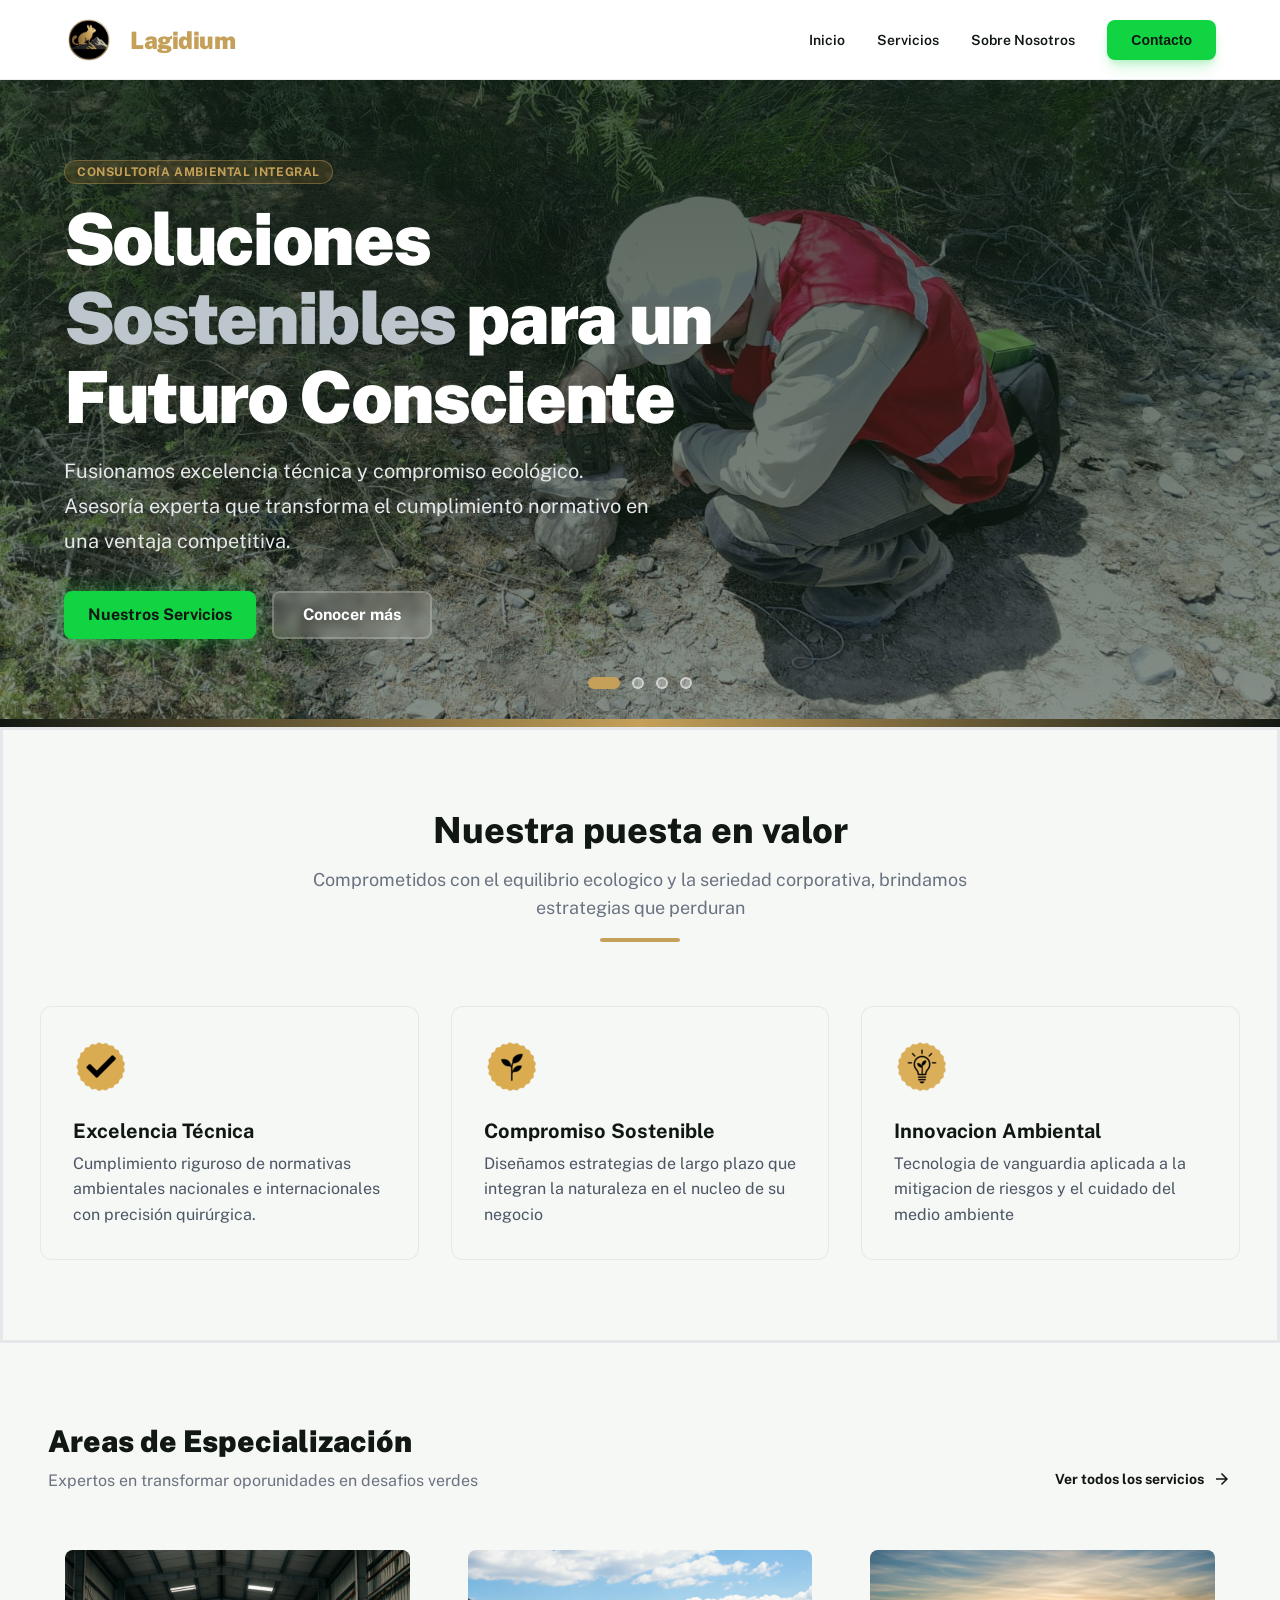
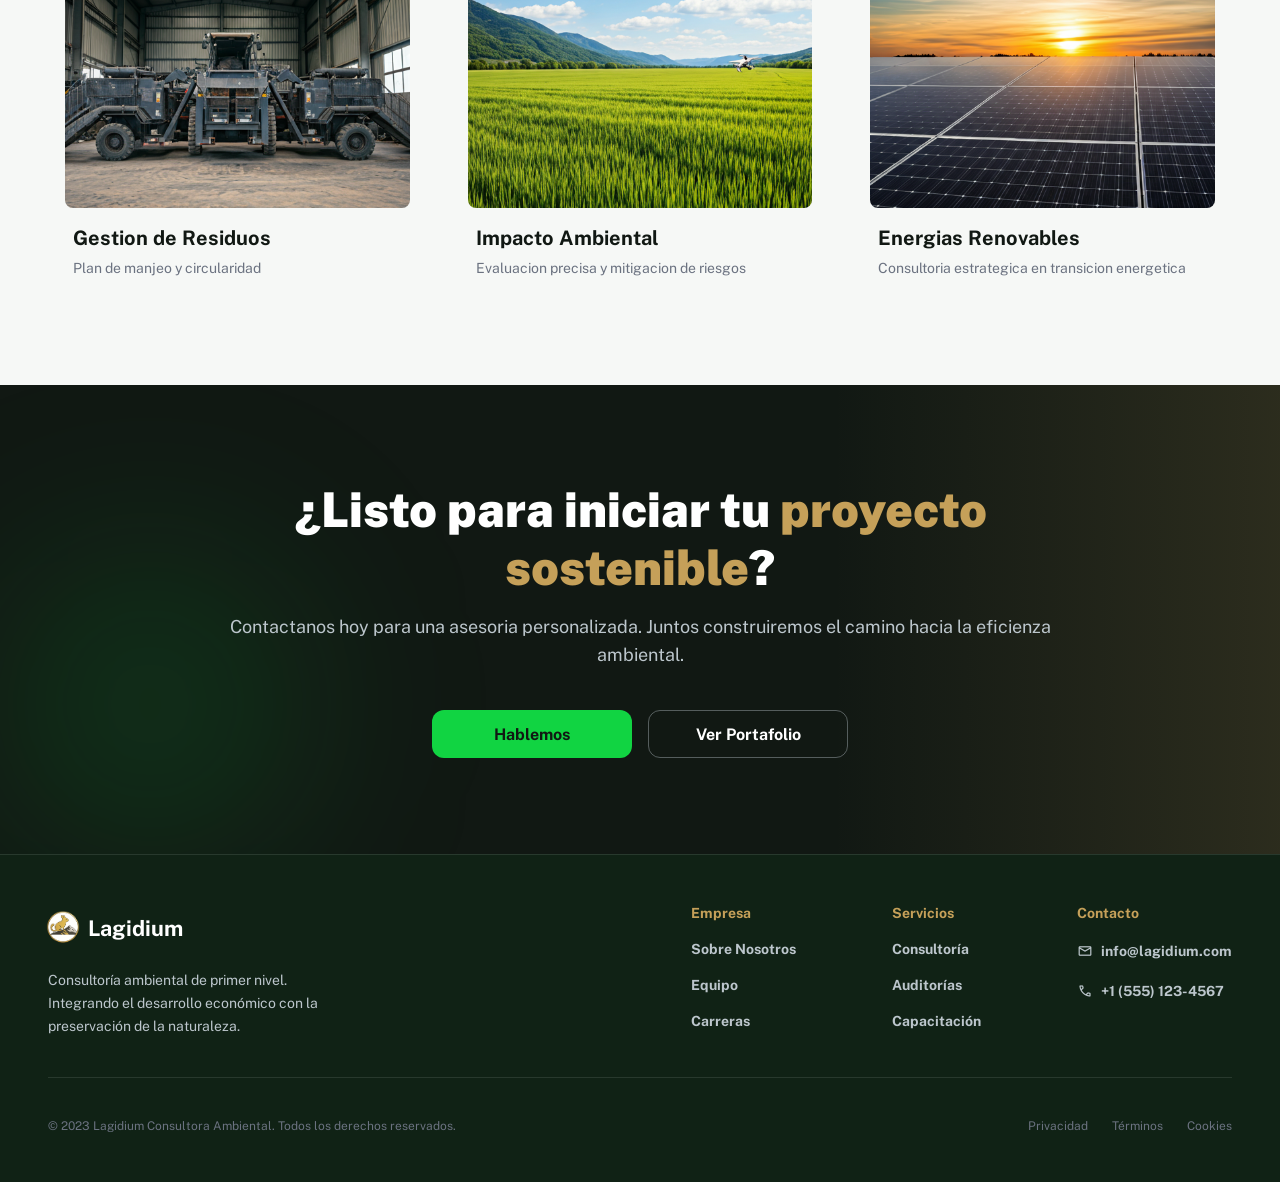
==== commit 3fee5e0c: "cambio tipo de letra index" ====
--- a/index.html
+++ b/index.html
@@ -9,6 +9,7 @@
         <link rel="stylesheet" href="src/styles/main.css">
         <script type="module" src="scripts/main.js"></script>
         <link href="https://fonts.googleapis.com/css2?family=Material+Symbols+Outlined" rel="stylesheet"/>
+        <link href="https://fonts.googleapis.com/css2?family=Public+Sans:wght@300;400;500;700;900&display=swap" rel="stylesheet">
     </head>
 
     <body>
